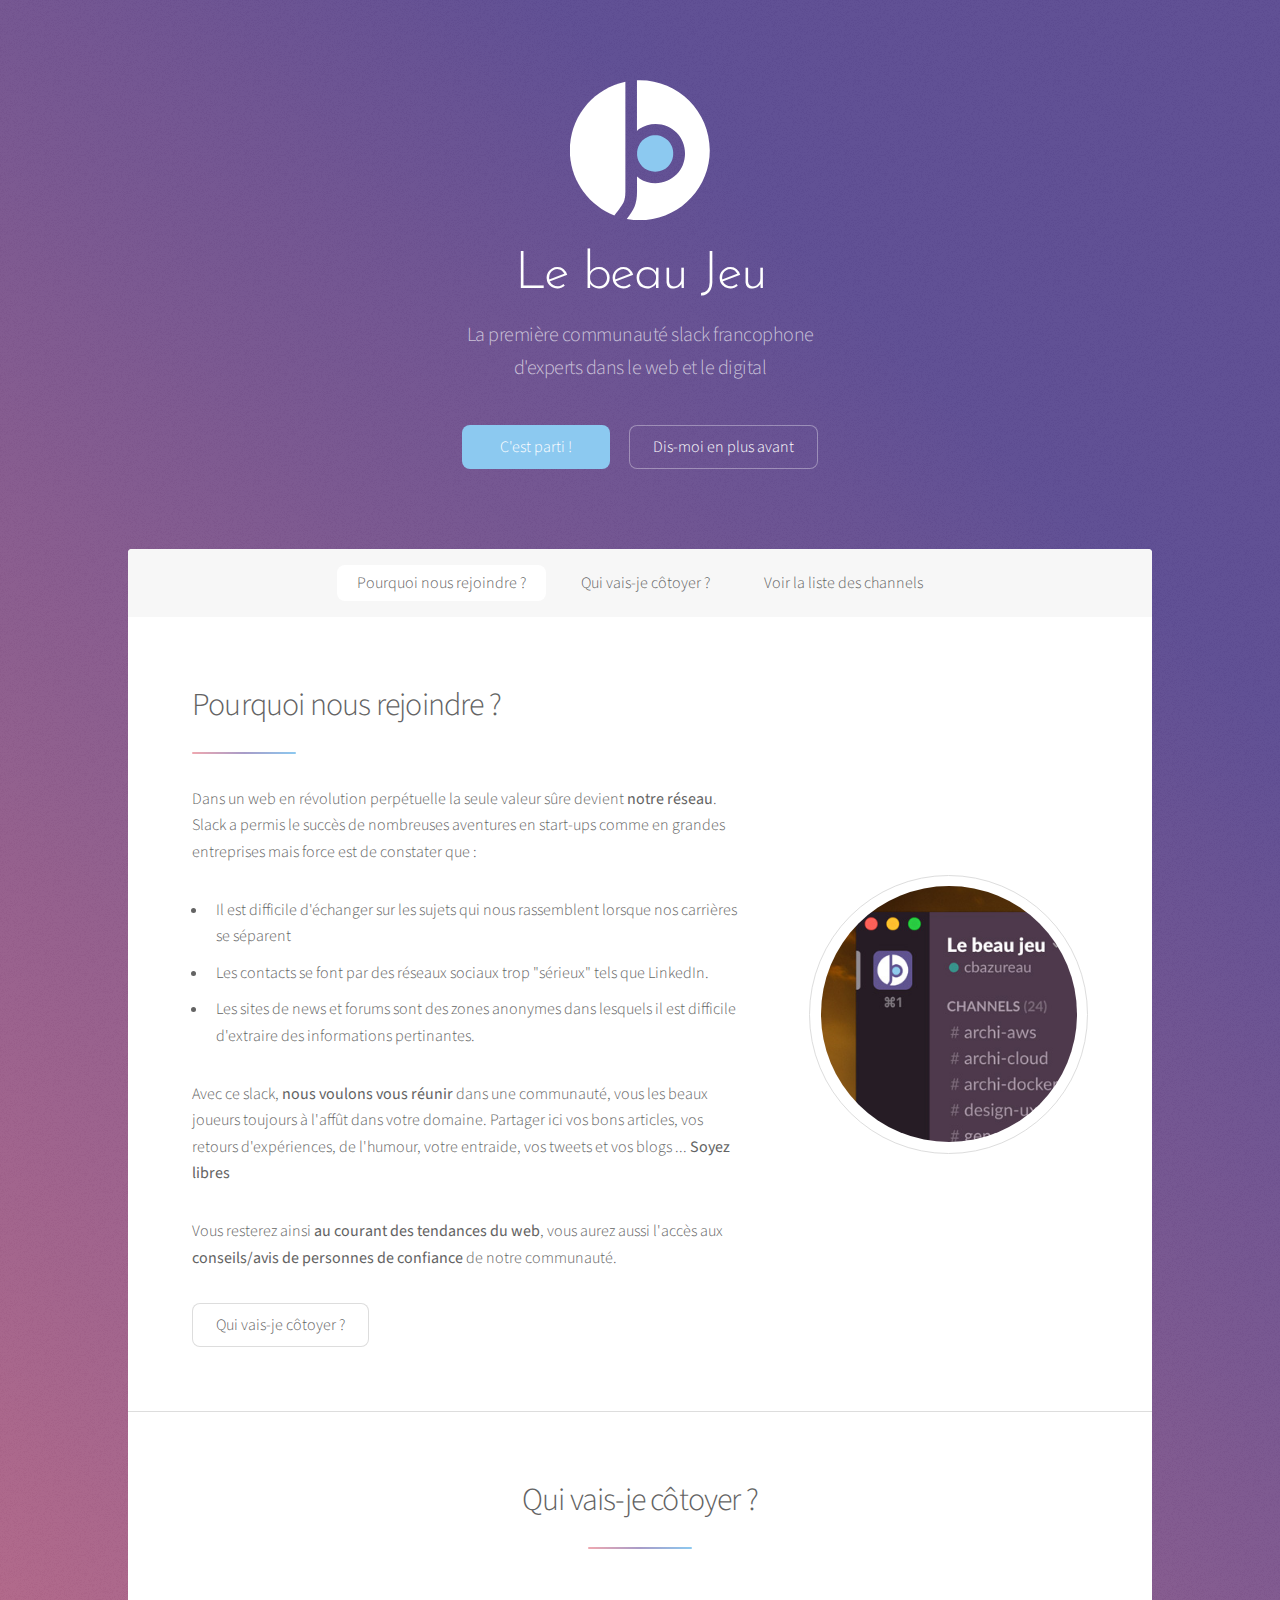
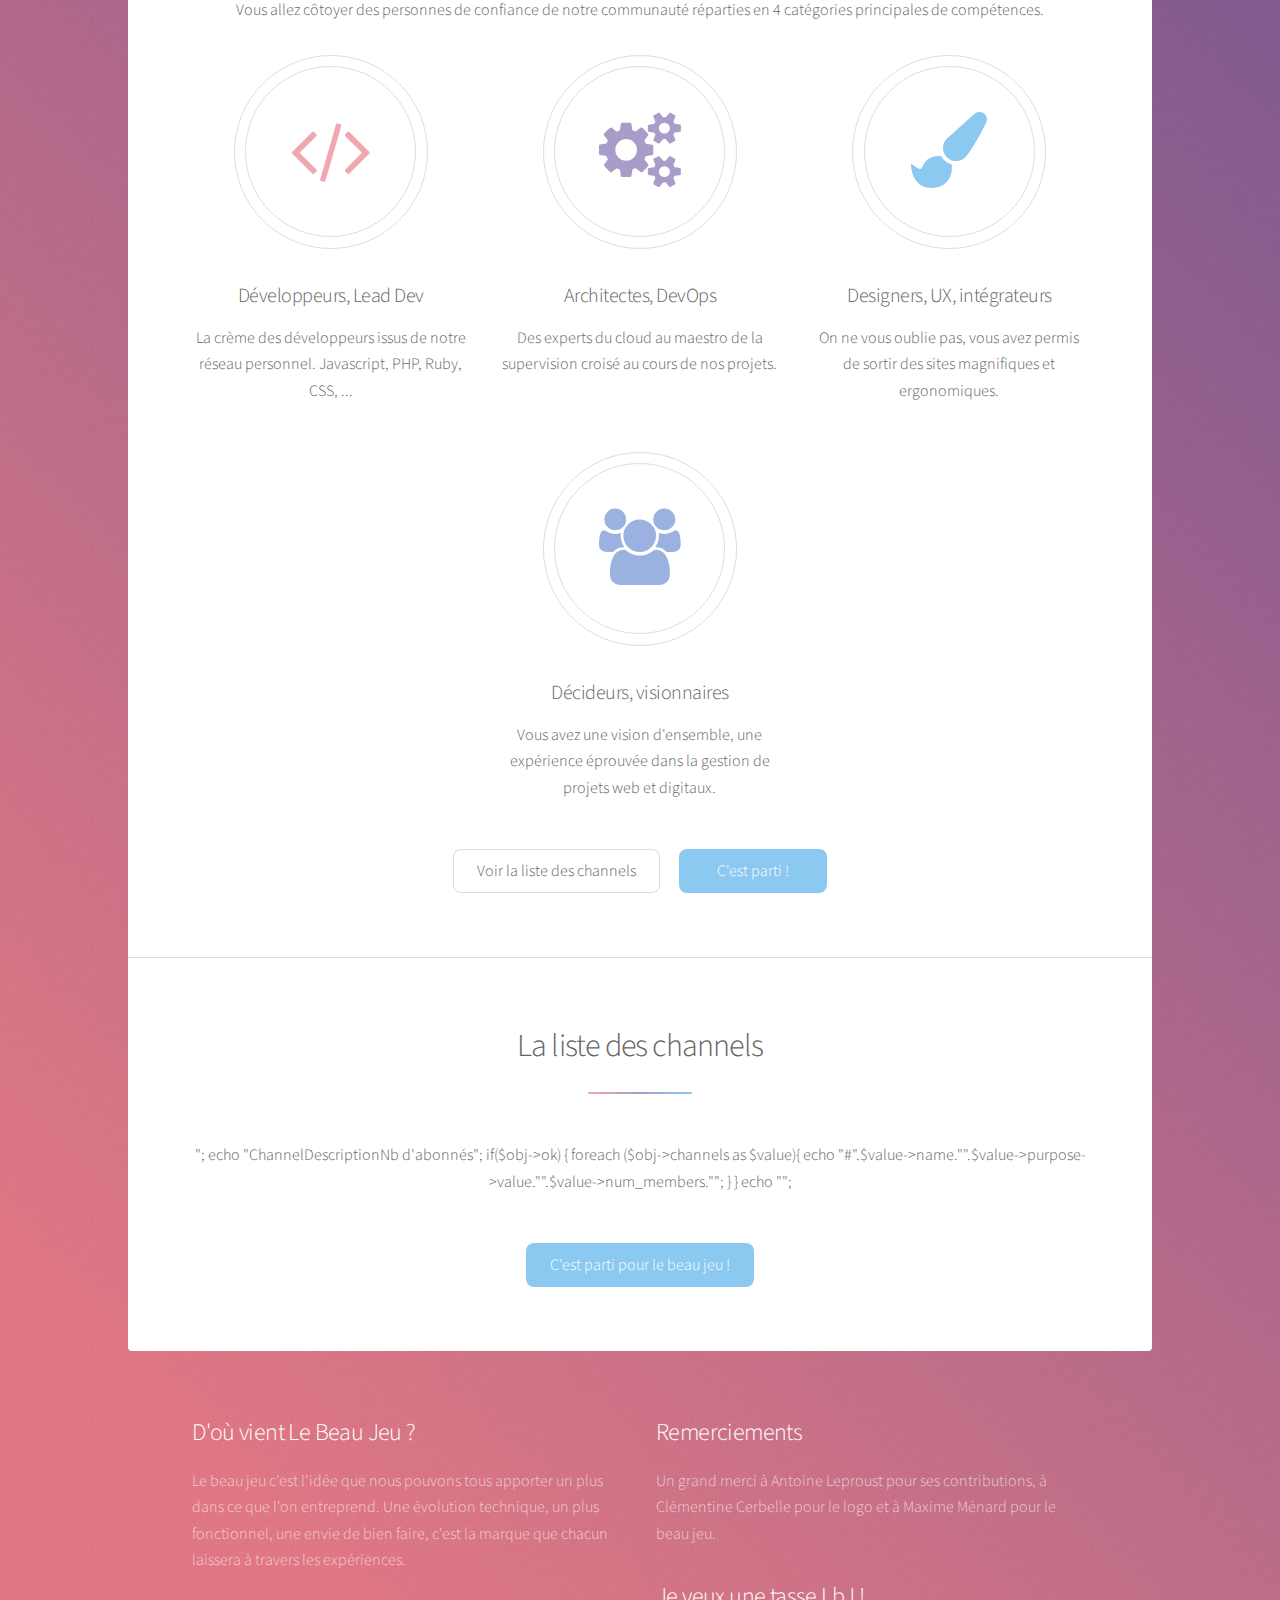
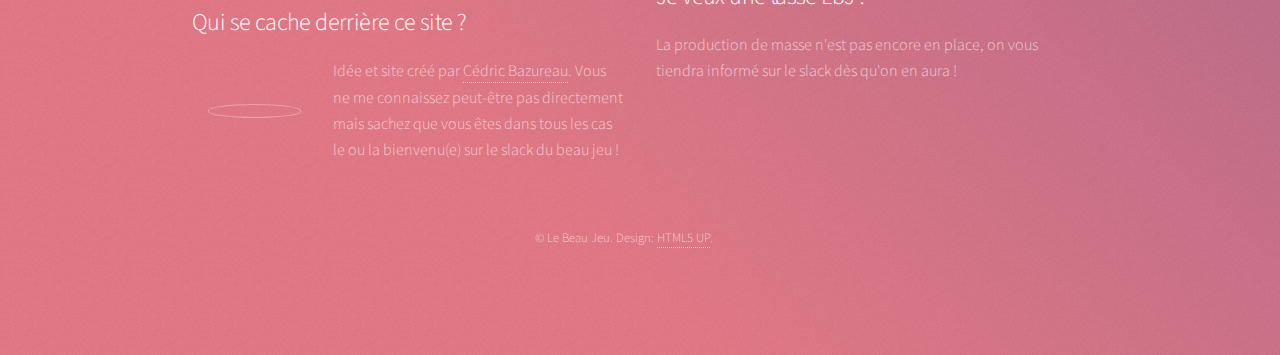
==== index.html @ 765de560 "Fix pic quality" ====
<!DOCTYPE HTML>
<html>

<head>
    <title>Le Beau Jeu</title>
    <meta charset="utf-8" />
    <meta name="viewport" content="width=device-width, initial-scale=1" />
    <!--[if lte IE 8]><script src="assets/js/ie/html5shiv.js"></script><![endif]-->
    <link rel="stylesheet" href="assets/css/main.css" />
    <!--[if lte IE 9]><link rel="stylesheet" href="assets/css/ie9.css" /><![endif]-->
    <!--[if lte IE 8]><link rel="stylesheet" href="assets/css/ie8.css" /><![endif]-->
</head>

<body>

    <!-- Wrapper -->
    <div id="wrapper">

        <!-- Header -->
        <header id="header" class="alt">
            <span class="logo"><img src="images/logo-lbj.svg" /></span>
            <h1>Le beau Jeu</h1>
            <p>La première communauté slack francophone<br /> d'experts dans le web et le digital
                <ul class="actions">
                    <li><a href="https://lebeaujeu.herokuapp.com/" class="button special">C'est parti !</a></li>
                    <li><a href="#why" class="button">Dis-moi en plus avant</a></li>
                </ul>
        </header>

        <!-- Nav -->
        <nav id="nav">
            <ul>
                <li><a href="#why" class="active">Pourquoi nous rejoindre ?</a></li>
                <li><a href="#who">Qui vais-je côtoyer ?</a></li>
                <li><a href="#what">Voir la liste des channels</a></li>
            </ul>
        </nav>

        <!-- Main -->
        <div id="main">

            <!-- Introduction -->
            <section id="why" class="main">
                <div class="spotlight">
                    <div class="content">
                        <header class="major">
                            <h2>Pourquoi nous rejoindre ?</h2>
                        </header>
                        <p>Dans un web en révolution perpétuelle la seule valeur sûre devient <strong>notre réseau</strong>. Slack a permis le succès de nombreuses aventures en start-ups comme en grandes entreprises mais force est de constater que :</p>
                        <ul class="facts">
                            <li>Il est difficile d'échanger sur les sujets qui nous rassemblent lorsque nos carrières se séparent</li>
                            <li>Les contacts se font par des réseaux sociaux trop "sérieux" tels que LinkedIn.</li>
                            <li>Les sites de news et forums sont des zones anonymes dans lesquels il est difficile d'extraire des informations pertinantes.</li>
                        </ul>
                        <p>Avec ce slack, <strong>nous voulons vous réunir</strong> dans une communauté, vous les beaux joueurs toujours à l'affût dans votre domaine. Partager ici vos bons articles, vos retours d'expériences, de l'humour, votre entraide, vos tweets et vos blogs
                            ... <strong>Soyez libres</strong></p>
                        <p>Vous resterez ainsi <strong>au courant des tendances du web</strong>, vous aurez aussi l'accès aux <strong>conseils/avis de personnes de confiance</strong> de notre communauté.</p>
                        <ul class="actions">
                            <li><a href="#who" class="button">Qui vais-je côtoyer ?</a></li>
                        </ul>
                    </div>
                    <span class="image"><img src="images/pic01.jpg" alt="" /></span>
                </div>
            </section>

            <!-- First Section -->
            <section id="who" class="main special">
                <header class="major">
                    <h2>Qui vais-je côtoyer ?</h2>
                </header>
                <p>Vous allez côtoyer des personnes de confiance de notre communauté réparties en 4 catégories principales de compétences.</p>
                <ul class="features">
                    <li>
                        <span class="icon major style1 fa-code"></span>
                        <h3>Développeurs, Lead Dev</h3>
                        <p>La crème des développeurs issus de notre réseau personnel. Javascript, PHP, Ruby, CSS, ...</p>
                    </li>
                    <li>
                        <span class="icon major style3 fa-cogs"></span>
                        <h3>Architectes, DevOps</h3>
                        <p>Des experts du cloud au maestro de la supervision croisé au cours de nos projets.</p>
                    </li>
                    <li>
                        <span class="icon major style5 fa-paint-brush"></span>
                        <h3>Designers, UX, intégrateurs</h3>
                        <p>On ne vous oublie pas, vous avez permis de sortir des sites magnifiques et ergonomiques.</p>
                    </li>
                    <li>
                        <span class="icon major style4 fa-users"></span>
                        <h3>Décideurs, visionnaires</h3>
                        <p>Vous avez une vision d'ensemble, une expérience éprouvée dans la gestion de projets web et digitaux.</p>
                    </li>
                </ul>
                <footer class="major">
                    <ul class="actions">
                        <li><a href="#what" class="button">Voir la liste des channels</a></li>
                        <li><a href="https://lebeaujeu.herokuapp.com/" class="button special">C'est parti !</a></li>
                    </ul>
                </footer>
            </section>

             <!-- First Section -->
            <section id="what" class="main special">
                <header class="major">
                    <h2>La liste des channels</h2>
                </header>
                <div id="channels"></div>
                <footer class="major">
                    <ul class="actions">
                        <li><a href="https://lebeaujeu.herokuapp.com/" class="button special">C'est parti pour le beau jeu !</a></li>
                    </ul>
                </footer>
            </section>
        </div>
        

        <!-- Footer -->
        <footer id="footer">
            <section>
                <h2>D'où vient Le Beau Jeu ?</h2>
                <p>Le beau jeu c'est l'idée que nous pouvons tous apporter un plus dans ce que l'on entreprend. Une évolution technique, un plus fonctionnel, une envie de bien faire, c'est la marque que chacun
                    laissera à travers les expériences.
                </p>
                <h2>Qui se cache derrière ce site ?</h2>
                <div class="spotlight">
                    <div class="content">  
                        <p>Idée et site créé par <a href="https://cedric.bazureau.com">Cédric Bazureau</a>. Vous ne me connaissez peut-être pas directement
                         mais sachez que vous êtes dans tous les cas le ou la bienvenu(e) sur le slack du beau jeu !</p>
                    </div>
                    <span class="image image-small"><img src="https://cedric.bazureau.com/dist/img/identite.png" alt="" /></span>
                </div>
               
            </section>
            <section>
                <h2>Remerciements</h2>
                <p>Un grand merci à Antoine Leproust pour ses contributions, à Clémentine Cerbelle pour le logo et à Maxime Ménard pour le beau jeu.</p>
                <h2>Je veux une tasse LbJ !</h2>
                <p>La production de masse n'est pas encore en place, on vous tiendra informé sur le slack dès qu'on en aura !</p>
            </section>
            <p class="copyright">&copy; Le Beau Jeu. Design: <a href="https://html5up.net">HTML5 UP</a>.</p>
        </footer>

    </div>

    <!-- Scripts -->
    <script src="assets/js/jquery.min.js"></script>
    <script src="assets/js/jquery.scrollex.min.js"></script>
    <script src="assets/js/jquery.scrolly.min.js"></script>
    <script src="assets/js/skel.min.js"></script>
    <script src="assets/js/util.js"></script>
    <!--[if lte IE 8]><script src="assets/js/ie/respond.min.js"></script><![endif]-->
    <script src="assets/js/main.js"></script>
                
</body>

</html>
---- assets/css/main.css ----
@import url(font-awesome.min.css);
@import "https://fonts.googleapis.com/css?family=Source+Sans+Pro:300,400";
@import "https://fonts.googleapis.com/css?family=Josefin+Sans&subset=latin,latin-ext";

/*
	Stellar by HTML5 UP
	html5up.net | @ajlkn
	Free for personal and commercial use under the CCA 3.0 license (html5up.net/license)
*/

/* Reset */

	html, body, div, span, applet, object, iframe, h1, h2, h3, h4, h5, h6, p, blockquote, pre, a, abbr, acronym, address, big, cite, code, del, dfn, em, img, ins, kbd, q, s, samp, small, strike, strong, sub, sup, tt, var, b, u, i, center, dl, dt, dd, ol, ul, li, fieldset, form, label, legend, table, caption, tbody, tfoot, thead, tr, th, td, article, aside, canvas, details, embed, figure, figcaption, footer, header, hgroup, menu, nav, output, ruby, section, summary, time, mark, audio, video {
		margin: 0;
		padding: 0;
		border: 0;
		font-size: 100%;
		font: inherit;
		vertical-align: baseline;
	}

	article, aside, details, figcaption, figure, footer, header, hgroup, menu, nav, section {
		display: block;
	}

	body {
		line-height: 1;
	}

	ol, ul {
		list-style: none;
	}

	blockquote, q {
		quotes: none;
	}

	blockquote:before, blockquote:after, q:before, q:after {
		content: '';
		content: none;
	}

	table {
		border-collapse: collapse;
		border-spacing: 0;
	}

	body {
		-webkit-text-size-adjust: none;
	}

/* Box Model */

	*, *:before, *:after {
		-moz-box-sizing: border-box;
		-webkit-box-sizing: border-box;
		box-sizing: border-box;
	}

/* Grid */

	.row {
		border-bottom: solid 1px transparent;
		-moz-box-sizing: border-box;
		-webkit-box-sizing: border-box;
		box-sizing: border-box;
	}

	.row > * {
		float: left;
		-moz-box-sizing: border-box;
		-webkit-box-sizing: border-box;
		box-sizing: border-box;
	}

	.row:after, .row:before {
		content: '';
		display: block;
		clear: both;
		height: 0;
	}

	.row.uniform > * > :first-child {
		margin-top: 0;
	}

	.row.uniform > * > :last-child {
		margin-bottom: 0;
	}

	.row.\30 \25 > * {
		padding: 0 0 0 0em;
	}

	.row.\30 \25 {
		margin: 0 0 -1px 0em;
	}

	.row.uniform.\30 \25 > * {
		padding: 0em 0 0 0em;
	}

	.row.uniform.\30 \25 {
		margin: 0em 0 -1px 0em;
	}

	.row > * {
		padding: 0 0 0 1.5em;
	}

	.row {
		margin: 0 0 -1px -1.5em;
	}

	.row.uniform > * {
		padding: 1.5em 0 0 1.5em;
	}

	.row.uniform {
		margin: -1.5em 0 -1px -1.5em;
	}

	.row.\32 00\25 > * {
		padding: 0 0 0 3em;
	}

	.row.\32 00\25 {
		margin: 0 0 -1px -3em;
	}

	.row.uniform.\32 00\25 > * {
		padding: 3em 0 0 3em;
	}

	.row.uniform.\32 00\25 {
		margin: -3em 0 -1px -3em;
	}

	.row.\31 50\25 > * {
		padding: 0 0 0 2.25em;
	}

	.row.\31 50\25 {
		margin: 0 0 -1px -2.25em;
	}

	.row.uniform.\31 50\25 > * {
		padding: 2.25em 0 0 2.25em;
	}

	.row.uniform.\31 50\25 {
		margin: -2.25em 0 -1px -2.25em;
	}

	.row.\35 0\25 > * {
		padding: 0 0 0 0.75em;
	}

	.row.\35 0\25 {
		margin: 0 0 -1px -0.75em;
	}

	.row.uniform.\35 0\25 > * {
		padding: 0.75em 0 0 0.75em;
	}

	.row.uniform.\35 0\25 {
		margin: -0.75em 0 -1px -0.75em;
	}

	.row.\32 5\25 > * {
		padding: 0 0 0 0.375em;
	}

	.row.\32 5\25 {
		margin: 0 0 -1px -0.375em;
	}

	.row.uniform.\32 5\25 > * {
		padding: 0.375em 0 0 0.375em;
	}

	.row.uniform.\32 5\25 {
		margin: -0.375em 0 -1px -0.375em;
	}

	.\31 2u, .\31 2u\24 {
		width: 100%;
		clear: none;
		margin-left: 0;
	}

	.\31 1u, .\31 1u\24 {
		width: 91.6666666667%;
		clear: none;
		margin-left: 0;
	}

	.\31 0u, .\31 0u\24 {
		width: 83.3333333333%;
		clear: none;
		margin-left: 0;
	}

	.\39 u, .\39 u\24 {
		width: 75%;
		clear: none;
		margin-left: 0;
	}

	.\38 u, .\38 u\24 {
		width: 66.6666666667%;
		clear: none;
		margin-left: 0;
	}

	.\37 u, .\37 u\24 {
		width: 58.3333333333%;
		clear: none;
		margin-left: 0;
	}

	.\36 u, .\36 u\24 {
		width: 50%;
		clear: none;
		margin-left: 0;
	}

	.\35 u, .\35 u\24 {
		width: 41.6666666667%;
		clear: none;
		margin-left: 0;
	}

	.\34 u, .\34 u\24 {
		width: 33.3333333333%;
		clear: none;
		margin-left: 0;
	}

	.\33 u, .\33 u\24 {
		width: 25%;
		clear: none;
		margin-left: 0;
	}

	.\32 u, .\32 u\24 {
		width: 16.6666666667%;
		clear: none;
		margin-left: 0;
	}

	.\31 u, .\31 u\24 {
		width: 8.3333333333%;
		clear: none;
		margin-left: 0;
	}

	.\31 2u\24 + *,
	.\31 1u\24 + *,
	.\31 0u\24 + *,
	.\39 u\24 + *,
	.\38 u\24 + *,
	.\37 u\24 + *,
	.\36 u\24 + *,
	.\35 u\24 + *,
	.\34 u\24 + *,
	.\33 u\24 + *,
	.\32 u\24 + *,
	.\31 u\24 + * {
		clear: left;
	}

	.\-11u {
		margin-left: 91.66667%;
	}

	.\-10u {
		margin-left: 83.33333%;
	}

	.\-9u {
		margin-left: 75%;
	}

	.\-8u {
		margin-left: 66.66667%;
	}

	.\-7u {
		margin-left: 58.33333%;
	}

	.\-6u {
		margin-left: 50%;
	}

	.\-5u {
		margin-left: 41.66667%;
	}

	.\-4u {
		margin-left: 33.33333%;
	}

	.\-3u {
		margin-left: 25%;
	}

	.\-2u {
		margin-left: 16.66667%;
	}

	.\-1u {
		margin-left: 8.33333%;
	}

	@media screen and (max-width: 1680px) {

		.row > * {
			padding: 0 0 0 1.5em;
		}

		.row {
			margin: 0 0 -1px -1.5em;
		}

		.row.uniform > * {
			padding: 1.5em 0 0 1.5em;
		}

		.row.uniform {
			margin: -1.5em 0 -1px -1.5em;
		}

		.row.\32 00\25 > * {
			padding: 0 0 0 3em;
		}

		.row.\32 00\25 {
			margin: 0 0 -1px -3em;
		}

		.row.uniform.\32 00\25 > * {
			padding: 3em 0 0 3em;
		}

		.row.uniform.\32 00\25 {
			margin: -3em 0 -1px -3em;
		}

		.row.\31 50\25 > * {
			padding: 0 0 0 2.25em;
		}

		.row.\31 50\25 {
			margin: 0 0 -1px -2.25em;
		}

		.row.uniform.\31 50\25 > * {
			padding: 2.25em 0 0 2.25em;
		}

		.row.uniform.\31 50\25 {
			margin: -2.25em 0 -1px -2.25em;
		}

		.row.\35 0\25 > * {
			padding: 0 0 0 0.75em;
		}

		.row.\35 0\25 {
			margin: 0 0 -1px -0.75em;
		}

		.row.uniform.\35 0\25 > * {
			padding: 0.75em 0 0 0.75em;
		}

		.row.uniform.\35 0\25 {
			margin: -0.75em 0 -1px -0.75em;
		}

		.row.\32 5\25 > * {
			padding: 0 0 0 0.375em;
		}

		.row.\32 5\25 {
			margin: 0 0 -1px -0.375em;
		}

		.row.uniform.\32 5\25 > * {
			padding: 0.375em 0 0 0.375em;
		}

		.row.uniform.\32 5\25 {
			margin: -0.375em 0 -1px -0.375em;
		}

		.\31 2u\28xlarge\29, .\31 2u\24\28xlarge\29 {
			width: 100%;
			clear: none;
			margin-left: 0;
		}

		.\31 1u\28xlarge\29, .\31 1u\24\28xlarge\29 {
			width: 91.6666666667%;
			clear: none;
			margin-left: 0;
		}

		.\31 0u\28xlarge\29, .\31 0u\24\28xlarge\29 {
			width: 83.3333333333%;
			clear: none;
			margin-left: 0;
		}

		.\39 u\28xlarge\29, .\39 u\24\28xlarge\29 {
			width: 75%;
			clear: none;
			margin-left: 0;
		}

		.\38 u\28xlarge\29, .\38 u\24\28xlarge\29 {
			width: 66.6666666667%;
			clear: none;
			margin-left: 0;
		}

		.\37 u\28xlarge\29, .\37 u\24\28xlarge\29 {
			width: 58.3333333333%;
			clear: none;
			margin-left: 0;
		}

		.\36 u\28xlarge\29, .\36 u\24\28xlarge\29 {
			width: 50%;
			clear: none;
			margin-left: 0;
		}

		.\35 u\28xlarge\29, .\35 u\24\28xlarge\29 {
			width: 41.6666666667%;
			clear: none;
			margin-left: 0;
		}

		.\34 u\28xlarge\29, .\34 u\24\28xlarge\29 {
			width: 33.3333333333%;
			clear: none;
			margin-left: 0;
		}

		.\33 u\28xlarge\29, .\33 u\24\28xlarge\29 {
			width: 25%;
			clear: none;
			margin-left: 0;
		}

		.\32 u\28xlarge\29, .\32 u\24\28xlarge\29 {
			width: 16.6666666667%;
			clear: none;
			margin-left: 0;
		}

		.\31 u\28xlarge\29, .\31 u\24\28xlarge\29 {
			width: 8.3333333333%;
			clear: none;
			margin-left: 0;
		}

		.\31 2u\24\28xlarge\29 + *,
		.\31 1u\24\28xlarge\29 + *,
		.\31 0u\24\28xlarge\29 + *,
		.\39 u\24\28xlarge\29 + *,
		.\38 u\24\28xlarge\29 + *,
		.\37 u\24\28xlarge\29 + *,
		.\36 u\24\28xlarge\29 + *,
		.\35 u\24\28xlarge\29 + *,
		.\34 u\24\28xlarge\29 + *,
		.\33 u\24\28xlarge\29 + *,
		.\32 u\24\28xlarge\29 + *,
		.\31 u\24\28xlarge\29 + * {
			clear: left;
		}

		.\-11u\28xlarge\29 {
			margin-left: 91.66667%;
		}

		.\-10u\28xlarge\29 {
			margin-left: 83.33333%;
		}

		.\-9u\28xlarge\29 {
			margin-left: 75%;
		}

		.\-8u\28xlarge\29 {
			margin-left: 66.66667%;
		}

		.\-7u\28xlarge\29 {
			margin-left: 58.33333%;
		}

		.\-6u\28xlarge\29 {
			margin-left: 50%;
		}

		.\-5u\28xlarge\29 {
			margin-left: 41.66667%;
		}

		.\-4u\28xlarge\29 {
			margin-left: 33.33333%;
		}

		.\-3u\28xlarge\29 {
			margin-left: 25%;
		}

		.\-2u\28xlarge\29 {
			margin-left: 16.66667%;
		}

		.\-1u\28xlarge\29 {
			margin-left: 8.33333%;
		}

	}

	@media screen and (max-width: 1280px) {

		.row > * {
			padding: 0 0 0 1.5em;
		}

		.row {
			margin: 0 0 -1px -1.5em;
		}

		.row.uniform > * {
			padding: 1.5em 0 0 1.5em;
		}

		.row.uniform {
			margin: -1.5em 0 -1px -1.5em;
		}

		.row.\32 00\25 > * {
			padding: 0 0 0 3em;
		}

		.row.\32 00\25 {
			margin: 0 0 -1px -3em;
		}

		.row.uniform.\32 00\25 > * {
			padding: 3em 0 0 3em;
		}

		.row.uniform.\32 00\25 {
			margin: -3em 0 -1px -3em;
		}

		.row.\31 50\25 > * {
			padding: 0 0 0 2.25em;
		}

		.row.\31 50\25 {
			margin: 0 0 -1px -2.25em;
		}

		.row.uniform.\31 50\25 > * {
			padding: 2.25em 0 0 2.25em;
		}

		.row.uniform.\31 50\25 {
			margin: -2.25em 0 -1px -2.25em;
		}

		.row.\35 0\25 > * {
			padding: 0 0 0 0.75em;
		}

		.row.\35 0\25 {
			margin: 0 0 -1px -0.75em;
		}

		.row.uniform.\35 0\25 > * {
			padding: 0.75em 0 0 0.75em;
		}

		.row.uniform.\35 0\25 {
			margin: -0.75em 0 -1px -0.75em;
		}

		.row.\32 5\25 > * {
			padding: 0 0 0 0.375em;
		}

		.row.\32 5\25 {
			margin: 0 0 -1px -0.375em;
		}

		.row.uniform.\32 5\25 > * {
			padding: 0.375em 0 0 0.375em;
		}

		.row.uniform.\32 5\25 {
			margin: -0.375em 0 -1px -0.375em;
		}

		.\31 2u\28large\29, .\31 2u\24\28large\29 {
			width: 100%;
			clear: none;
			margin-left: 0;
		}

		.\31 1u\28large\29, .\31 1u\24\28large\29 {
			width: 91.6666666667%;
			clear: none;
			margin-left: 0;
		}

		.\31 0u\28large\29, .\31 0u\24\28large\29 {
			width: 83.3333333333%;
			clear: none;
			margin-left: 0;
		}

		.\39 u\28large\29, .\39 u\24\28large\29 {
			width: 75%;
			clear: none;
			margin-left: 0;
		}

		.\38 u\28large\29, .\38 u\24\28large\29 {
			width: 66.6666666667%;
			clear: none;
			margin-left: 0;
		}

		.\37 u\28large\29, .\37 u\24\28large\29 {
			width: 58.3333333333%;
			clear: none;
			margin-left: 0;
		}

		.\36 u\28large\29, .\36 u\24\28large\29 {
			width: 50%;
			clear: none;
			margin-left: 0;
		}

		.\35 u\28large\29, .\35 u\24\28large\29 {
			width: 41.6666666667%;
			clear: none;
			margin-left: 0;
		}

		.\34 u\28large\29, .\34 u\24\28large\29 {
			width: 33.3333333333%;
			clear: none;
			margin-left: 0;
		}

		.\33 u\28large\29, .\33 u\24\28large\29 {
			width: 25%;
			clear: none;
			margin-left: 0;
		}

		.\32 u\28large\29, .\32 u\24\28large\29 {
			width: 16.6666666667%;
			clear: none;
			margin-left: 0;
		}

		.\31 u\28large\29, .\31 u\24\28large\29 {
			width: 8.3333333333%;
			clear: none;
			margin-left: 0;
		}

		.\31 2u\24\28large\29 + *,
		.\31 1u\24\28large\29 + *,
		.\31 0u\24\28large\29 + *,
		.\39 u\24\28large\29 + *,
		.\38 u\24\28large\29 + *,
		.\37 u\24\28large\29 + *,
		.\36 u\24\28large\29 + *,
		.\35 u\24\28large\29 + *,
		.\34 u\24\28large\29 + *,
		.\33 u\24\28large\29 + *,
		.\32 u\24\28large\29 + *,
		.\31 u\24\28large\29 + * {
			clear: left;
		}

		.\-11u\28large\29 {
			margin-left: 91.66667%;
		}

		.\-10u\28large\29 {
			margin-left: 83.33333%;
		}

		.\-9u\28large\29 {
			margin-left: 75%;
		}

		.\-8u\28large\29 {
			margin-left: 66.66667%;
		}

		.\-7u\28large\29 {
			margin-left: 58.33333%;
		}

		.\-6u\28large\29 {
			margin-left: 50%;
		}

		.\-5u\28large\29 {
			margin-left: 41.66667%;
		}

		.\-4u\28large\29 {
			margin-left: 33.33333%;
		}

		.\-3u\28large\29 {
			margin-left: 25%;
		}

		.\-2u\28large\29 {
			margin-left: 16.66667%;
		}

		.\-1u\28large\29 {
			margin-left: 8.33333%;
		}

	}

	@media screen and (max-width: 980px) {

		.row > * {
			padding: 0 0 0 1.5em;
		}

		.row {
			margin: 0 0 -1px -1.5em;
		}

		.row.uniform > * {
			padding: 1.5em 0 0 1.5em;
		}

		.row.uniform {
			margin: -1.5em 0 -1px -1.5em;
		}

		.row.\32 00\25 > * {
			padding: 0 0 0 3em;
		}

		.row.\32 00\25 {
			margin: 0 0 -1px -3em;
		}

		.row.uniform.\32 00\25 > * {
			padding: 3em 0 0 3em;
		}

		.row.uniform.\32 00\25 {
			margin: -3em 0 -1px -3em;
		}

		.row.\31 50\25 > * {
			padding: 0 0 0 2.25em;
		}

		.row.\31 50\25 {
			margin: 0 0 -1px -2.25em;
		}

		.row.uniform.\31 50\25 > * {
			padding: 2.25em 0 0 2.25em;
		}

		.row.uniform.\31 50\25 {
			margin: -2.25em 0 -1px -2.25em;
		}

		.row.\35 0\25 > * {
			padding: 0 0 0 0.75em;
		}

		.row.\35 0\25 {
			margin: 0 0 -1px -0.75em;
		}

		.row.uniform.\35 0\25 > * {
			padding: 0.75em 0 0 0.75em;
		}

		.row.uniform.\35 0\25 {
			margin: -0.75em 0 -1px -0.75em;
		}

		.row.\32 5\25 > * {
			padding: 0 0 0 0.375em;
		}

		.row.\32 5\25 {
			margin: 0 0 -1px -0.375em;
		}

		.row.uniform.\32 5\25 > * {
			padding: 0.375em 0 0 0.375em;
		}

		.row.uniform.\32 5\25 {
			margin: -0.375em 0 -1px -0.375em;
		}

		.\31 2u\28medium\29, .\31 2u\24\28medium\29 {
			width: 100%;
			clear: none;
			margin-left: 0;
		}

		.\31 1u\28medium\29, .\31 1u\24\28medium\29 {
			width: 91.6666666667%;
			clear: none;
			margin-left: 0;
		}

		.\31 0u\28medium\29, .\31 0u\24\28medium\29 {
			width: 83.3333333333%;
			clear: none;
			margin-left: 0;
		}

		.\39 u\28medium\29, .\39 u\24\28medium\29 {
			width: 75%;
			clear: none;
			margin-left: 0;
		}

		.\38 u\28medium\29, .\38 u\24\28medium\29 {
			width: 66.6666666667%;
			clear: none;
			margin-left: 0;
		}

		.\37 u\28medium\29, .\37 u\24\28medium\29 {
			width: 58.3333333333%;
			clear: none;
			margin-left: 0;
		}

		.\36 u\28medium\29, .\36 u\24\28medium\29 {
			width: 50%;
			clear: none;
			margin-left: 0;
		}

		.\35 u\28medium\29, .\35 u\24\28medium\29 {
			width: 41.6666666667%;
			clear: none;
			margin-left: 0;
		}

		.\34 u\28medium\29, .\34 u\24\28medium\29 {
			width: 33.3333333333%;
			clear: none;
			margin-left: 0;
		}

		.\33 u\28medium\29, .\33 u\24\28medium\29 {
			width: 25%;
			clear: none;
			margin-left: 0;
		}

		.\32 u\28medium\29, .\32 u\24\28medium\29 {
			width: 16.6666666667%;
			clear: none;
			margin-left: 0;
		}

		.\31 u\28medium\29, .\31 u\24\28medium\29 {
			width: 8.3333333333%;
			clear: none;
			margin-left: 0;
		}

		.\31 2u\24\28medium\29 + *,
		.\31 1u\24\28medium\29 + *,
		.\31 0u\24\28medium\29 + *,
		.\39 u\24\28medium\29 + *,
		.\38 u\24\28medium\29 + *,
		.\37 u\24\28medium\29 + *,
		.\36 u\24\28medium\29 + *,
		.\35 u\24\28medium\29 + *,
		.\34 u\24\28medium\29 + *,
		.\33 u\24\28medium\29 + *,
		.\32 u\24\28medium\29 + *,
		.\31 u\24\28medium\29 + * {
			clear: left;
		}

		.\-11u\28medium\29 {
			margin-left: 91.66667%;
		}

		.\-10u\28medium\29 {
			margin-left: 83.33333%;
		}

		.\-9u\28medium\29 {
			margin-left: 75%;
		}

		.\-8u\28medium\29 {
			margin-left: 66.66667%;
		}

		.\-7u\28medium\29 {
			margin-left: 58.33333%;
		}

		.\-6u\28medium\29 {
			margin-left: 50%;
		}

		.\-5u\28medium\29 {
			margin-left: 41.66667%;
		}

		.\-4u\28medium\29 {
			margin-left: 33.33333%;
		}

		.\-3u\28medium\29 {
			margin-left: 25%;
		}

		.\-2u\28medium\29 {
			margin-left: 16.66667%;
		}

		.\-1u\28medium\29 {
			margin-left: 8.33333%;
		}

	}

	@media screen and (max-width: 736px) {

		.row > * {
			padding: 0 0 0 1em;
		}

		.row {
			margin: 0 0 -1px -1em;
		}

		.row.uniform > * {
			padding: 1em 0 0 1em;
		}

		.row.uniform {
			margin: -1em 0 -1px -1em;
		}

		.row.\32 00\25 > * {
			padding: 0 0 0 2em;
		}

		.row.\32 00\25 {
			margin: 0 0 -1px -2em;
		}

		.row.uniform.\32 00\25 > * {
			padding: 2em 0 0 2em;
		}

		.row.uniform.\32 00\25 {
			margin: -2em 0 -1px -2em;
		}

		.row.\31 50\25 > * {
			padding: 0 0 0 1.5em;
		}

		.row.\31 50\25 {
			margin: 0 0 -1px -1.5em;
		}

		.row.uniform.\31 50\25 > * {
			padding: 1.5em 0 0 1.5em;
		}

		.row.uniform.\31 50\25 {
			margin: -1.5em 0 -1px -1.5em;
		}

		.row.\35 0\25 > * {
			padding: 0 0 0 0.5em;
		}

		.row.\35 0\25 {
			margin: 0 0 -1px -0.5em;
		}

		.row.uniform.\35 0\25 > * {
			padding: 0.5em 0 0 0.5em;
		}

		.row.uniform.\35 0\25 {
			margin: -0.5em 0 -1px -0.5em;
		}

		.row.\32 5\25 > * {
			padding: 0 0 0 0.25em;
		}

		.row.\32 5\25 {
			margin: 0 0 -1px -0.25em;
		}

		.row.uniform.\32 5\25 > * {
			padding: 0.25em 0 0 0.25em;
		}

		.row.uniform.\32 5\25 {
			margin: -0.25em 0 -1px -0.25em;
		}

		.\31 2u\28small\29, .\31 2u\24\28small\29 {
			width: 100%;
			clear: none;
			margin-left: 0;
		}

		.\31 1u\28small\29, .\31 1u\24\28small\29 {
			width: 91.6666666667%;
			clear: none;
			margin-left: 0;
		}

		.\31 0u\28small\29, .\31 0u\24\28small\29 {
			width: 83.3333333333%;
			clear: none;
			margin-left: 0;
		}

		.\39 u\28small\29, .\39 u\24\28small\29 {
			width: 75%;
			clear: none;
			margin-left: 0;
		}

		.\38 u\28small\29, .\38 u\24\28small\29 {
			width: 66.6666666667%;
			clear: none;
			margin-left: 0;
		}

		.\37 u\28small\29, .\37 u\24\28small\29 {
			width: 58.3333333333%;
			clear: none;
			margin-left: 0;
		}

		.\36 u\28small\29, .\36 u\24\28small\29 {
			width: 50%;
			clear: none;
			margin-left: 0;
		}

		.\35 u\28small\29, .\35 u\24\28small\29 {
			width: 41.6666666667%;
			clear: none;
			margin-left: 0;
		}

		.\34 u\28small\29, .\34 u\24\28small\29 {
			width: 33.3333333333%;
			clear: none;
			margin-left: 0;
		}

		.\33 u\28small\29, .\33 u\24\28small\29 {
			width: 25%;
			clear: none;
			margin-left: 0;
		}

		.\32 u\28small\29, .\32 u\24\28small\29 {
			width: 16.6666666667%;
			clear: none;
			margin-left: 0;
		}

		.\31 u\28small\29, .\31 u\24\28small\29 {
			width: 8.3333333333%;
			clear: none;
			margin-left: 0;
		}

		.\31 2u\24\28small\29 + *,
		.\31 1u\24\28small\29 + *,
		.\31 0u\24\28small\29 + *,
		.\39 u\24\28small\29 + *,
		.\38 u\24\28small\29 + *,
		.\37 u\24\28small\29 + *,
		.\36 u\24\28small\29 + *,
		.\35 u\24\28small\29 + *,
		.\34 u\24\28small\29 + *,
		.\33 u\24\28small\29 + *,
		.\32 u\24\28small\29 + *,
		.\31 u\24\28small\29 + * {
			clear: left;
		}

		.\-11u\28small\29 {
			margin-left: 91.66667%;
		}

		.\-10u\28small\29 {
			margin-left: 83.33333%;
		}

		.\-9u\28small\29 {
			margin-left: 75%;
		}

		.\-8u\28small\29 {
			margin-left: 66.66667%;
		}

		.\-7u\28small\29 {
			margin-left: 58.33333%;
		}

		.\-6u\28small\29 {
			margin-left: 50%;
		}

		.\-5u\28small\29 {
			margin-left: 41.66667%;
		}

		.\-4u\28small\29 {
			margin-left: 33.33333%;
		}

		.\-3u\28small\29 {
			margin-left: 25%;
		}

		.\-2u\28small\29 {
			margin-left: 16.66667%;
		}

		.\-1u\28small\29 {
			margin-left: 8.33333%;
		}

	}

	@media screen and (max-width: 480px) {

		.row > * {
			padding: 0 0 0 1em;
		}

		.row {
			margin: 0 0 -1px -1em;
		}

		.row.uniform > * {
			padding: 1em 0 0 1em;
		}

		.row.uniform {
			margin: -1em 0 -1px -1em;
		}

		.row.\32 00\25 > * {
			padding: 0 0 0 2em;
		}

		.row.\32 00\25 {
			margin: 0 0 -1px -2em;
		}

		.row.uniform.\32 00\25 > * {
			padding: 2em 0 0 2em;
		}

		.row.uniform.\32 00\25 {
			margin: -2em 0 -1px -2em;
		}

		.row.\31 50\25 > * {
			padding: 0 0 0 1.5em;
		}

		.row.\31 50\25 {
			margin: 0 0 -1px -1.5em;
		}

		.row.uniform.\31 50\25 > * {
			padding: 1.5em 0 0 1.5em;
		}

		.row.uniform.\31 50\25 {
			margin: -1.5em 0 -1px -1.5em;
		}

		.row.\35 0\25 > * {
			padding: 0 0 0 0.5em;
		}

		.row.\35 0\25 {
			margin: 0 0 -1px -0.5em;
		}

		.row.uniform.\35 0\25 > * {
			padding: 0.5em 0 0 0.5em;
		}

		.row.uniform.\35 0\25 {
			margin: -0.5em 0 -1px -0.5em;
		}

		.row.\32 5\25 > * {
			padding: 0 0 0 0.25em;
		}

		.row.\32 5\25 {
			margin: 0 0 -1px -0.25em;
		}

		.row.uniform.\32 5\25 > * {
			padding: 0.25em 0 0 0.25em;
		}

		.row.uniform.\32 5\25 {
			margin: -0.25em 0 -1px -0.25em;
		}

		.\31 2u\28xsmall\29, .\31 2u\24\28xsmall\29 {
			width: 100%;
			clear: none;
			margin-left: 0;
		}

		.\31 1u\28xsmall\29, .\31 1u\24\28xsmall\29 {
			width: 91.6666666667%;
			clear: none;
			margin-left: 0;
		}

		.\31 0u\28xsmall\29, .\31 0u\24\28xsmall\29 {
			width: 83.3333333333%;
			clear: none;
			margin-left: 0;
		}

		.\39 u\28xsmall\29, .\39 u\24\28xsmall\29 {
			width: 75%;
			clear: none;
			margin-left: 0;
		}

		.\38 u\28xsmall\29, .\38 u\24\28xsmall\29 {
			width: 66.6666666667%;
			clear: none;
			margin-left: 0;
		}

		.\37 u\28xsmall\29, .\37 u\24\28xsmall\29 {
			width: 58.3333333333%;
			clear: none;
			margin-left: 0;
		}

		.\36 u\28xsmall\29, .\36 u\24\28xsmall\29 {
			width: 50%;
			clear: none;
			margin-left: 0;
		}

		.\35 u\28xsmall\29, .\35 u\24\28xsmall\29 {
			width: 41.6666666667%;
			clear: none;
			margin-left: 0;
		}

		.\34 u\28xsmall\29, .\34 u\24\28xsmall\29 {
			width: 33.3333333333%;
			clear: none;
			margin-left: 0;
		}

		.\33 u\28xsmall\29, .\33 u\24\28xsmall\29 {
			width: 25%;
			clear: none;
			margin-left: 0;
		}

		.\32 u\28xsmall\29, .\32 u\24\28xsmall\29 {
			width: 16.6666666667%;
			clear: none;
			margin-left: 0;
		}

		.\31 u\28xsmall\29, .\31 u\24\28xsmall\29 {
			width: 8.3333333333%;
			clear: none;
			margin-left: 0;
		}

		.\31 2u\24\28xsmall\29 + *,
		.\31 1u\24\28xsmall\29 + *,
		.\31 0u\24\28xsmall\29 + *,
		.\39 u\24\28xsmall\29 + *,
		.\38 u\24\28xsmall\29 + *,
		.\37 u\24\28xsmall\29 + *,
		.\36 u\24\28xsmall\29 + *,
		.\35 u\24\28xsmall\29 + *,
		.\34 u\24\28xsmall\29 + *,
		.\33 u\24\28xsmall\29 + *,
		.\32 u\24\28xsmall\29 + *,
		.\31 u\24\28xsmall\29 + * {
			clear: left;
		}

		.\-11u\28xsmall\29 {
			margin-left: 91.66667%;
		}

		.\-10u\28xsmall\29 {
			margin-left: 83.33333%;
		}

		.\-9u\28xsmall\29 {
			margin-left: 75%;
		}

		.\-8u\28xsmall\29 {
			margin-left: 66.66667%;
		}

		.\-7u\28xsmall\29 {
			margin-left: 58.33333%;
		}

		.\-6u\28xsmall\29 {
			margin-left: 50%;
		}

		.\-5u\28xsmall\29 {
			margin-left: 41.66667%;
		}

		.\-4u\28xsmall\29 {
			margin-left: 33.33333%;
		}

		.\-3u\28xsmall\29 {
			margin-left: 25%;
		}

		.\-2u\28xsmall\29 {
			margin-left: 16.66667%;
		}

		.\-1u\28xsmall\29 {
			margin-left: 8.33333%;
		}

	}

	@media screen and (max-width: 360px) {

		.row > * {
			padding: 0 0 0 1em;
		}

		.row {
			margin: 0 0 -1px -1em;
		}

		.row.uniform > * {
			padding: 1em 0 0 1em;
		}

		.row.uniform {
			margin: -1em 0 -1px -1em;
		}

		.row.\32 00\25 > * {
			padding: 0 0 0 2em;
		}

		.row.\32 00\25 {
			margin: 0 0 -1px -2em;
		}

		.row.uniform.\32 00\25 > * {
			padding: 2em 0 0 2em;
		}

		.row.uniform.\32 00\25 {
			margin: -2em 0 -1px -2em;
		}

		.row.\31 50\25 > * {
			padding: 0 0 0 1.5em;
		}

		.row.\31 50\25 {
			margin: 0 0 -1px -1.5em;
		}

		.row.uniform.\31 50\25 > * {
			padding: 1.5em 0 0 1.5em;
		}

		.row.uniform.\31 50\25 {
			margin: -1.5em 0 -1px -1.5em;
		}

		.row.\35 0\25 > * {
			padding: 0 0 0 0.5em;
		}

		.row.\35 0\25 {
			margin: 0 0 -1px -0.5em;
		}

		.row.uniform.\35 0\25 > * {
			padding: 0.5em 0 0 0.5em;
		}

		.row.uniform.\35 0\25 {
			margin: -0.5em 0 -1px -0.5em;
		}

		.row.\32 5\25 > * {
			padding: 0 0 0 0.25em;
		}

		.row.\32 5\25 {
			margin: 0 0 -1px -0.25em;
		}

		.row.uniform.\32 5\25 > * {
			padding: 0.25em 0 0 0.25em;
		}

		.row.uniform.\32 5\25 {
			margin: -0.25em 0 -1px -0.25em;
		}

		.\31 2u\28xxsmall\29, .\31 2u\24\28xxsmall\29 {
			width: 100%;
			clear: none;
			margin-left: 0;
		}

		.\31 1u\28xxsmall\29, .\31 1u\24\28xxsmall\29 {
			width: 91.6666666667%;
			clear: none;
			margin-left: 0;
		}

		.\31 0u\28xxsmall\29, .\31 0u\24\28xxsmall\29 {
			width: 83.3333333333%;
			clear: none;
			margin-left: 0;
		}

		.\39 u\28xxsmall\29, .\39 u\24\28xxsmall\29 {
			width: 75%;
			clear: none;
			margin-left: 0;
		}

		.\38 u\28xxsmall\29, .\38 u\24\28xxsmall\29 {
			width: 66.6666666667%;
			clear: none;
			margin-left: 0;
		}

		.\37 u\28xxsmall\29, .\37 u\24\28xxsmall\29 {
			width: 58.3333333333%;
			clear: none;
			margin-left: 0;
		}

		.\36 u\28xxsmall\29, .\36 u\24\28xxsmall\29 {
			width: 50%;
			clear: none;
			margin-left: 0;
		}

		.\35 u\28xxsmall\29, .\35 u\24\28xxsmall\29 {
			width: 41.6666666667%;
			clear: none;
			margin-left: 0;
		}

		.\34 u\28xxsmall\29, .\34 u\24\28xxsmall\29 {
			width: 33.3333333333%;
			clear: none;
			margin-left: 0;
		}

		.\33 u\28xxsmall\29, .\33 u\24\28xxsmall\29 {
			width: 25%;
			clear: none;
			margin-left: 0;
		}

		.\32 u\28xxsmall\29, .\32 u\24\28xxsmall\29 {
			width: 16.6666666667%;
			clear: none;
			margin-left: 0;
		}

		.\31 u\28xxsmall\29, .\31 u\24\28xxsmall\29 {
			width: 8.3333333333%;
			clear: none;
			margin-left: 0;
		}

		.\31 2u\24\28xxsmall\29 + *,
		.\31 1u\24\28xxsmall\29 + *,
		.\31 0u\24\28xxsmall\29 + *,
		.\39 u\24\28xxsmall\29 + *,
		.\38 u\24\28xxsmall\29 + *,
		.\37 u\24\28xxsmall\29 + *,
		.\36 u\24\28xxsmall\29 + *,
		.\35 u\24\28xxsmall\29 + *,
		.\34 u\24\28xxsmall\29 + *,
		.\33 u\24\28xxsmall\29 + *,
		.\32 u\24\28xxsmall\29 + *,
		.\31 u\24\28xxsmall\29 + * {
			clear: left;
		}

		.\-11u\28xxsmall\29 {
			margin-left: 91.66667%;
		}

		.\-10u\28xxsmall\29 {
			margin-left: 83.33333%;
		}

		.\-9u\28xxsmall\29 {
			margin-left: 75%;
		}

		.\-8u\28xxsmall\29 {
			margin-left: 66.66667%;
		}

		.\-7u\28xxsmall\29 {
			margin-left: 58.33333%;
		}

		.\-6u\28xxsmall\29 {
			margin-left: 50%;
		}

		.\-5u\28xxsmall\29 {
			margin-left: 41.66667%;
		}

		.\-4u\28xxsmall\29 {
			margin-left: 33.33333%;
		}

		.\-3u\28xxsmall\29 {
			margin-left: 25%;
		}

		.\-2u\28xxsmall\29 {
			margin-left: 16.66667%;
		}

		.\-1u\28xxsmall\29 {
			margin-left: 8.33333%;
		}

	}

/* Basic */

	@-ms-viewport {
		width: device-width;
	}

	body {
		-ms-overflow-style: scrollbar;
	}

	@media screen and (max-width: 480px) {

		html, body {
			min-width: 320px;
		}

	}

	body {
		background-color: #935d8c;
		background-image: url("images/overlay.png"), -moz-linear-gradient(45deg, #e37682 15%, #5f4d93 85%);
		background-image: url("images/overlay.png"), -webkit-linear-gradient(45deg, #e37682 15%, #5f4d93 85%);
		background-image: url("images/overlay.png"), -ms-linear-gradient(45deg, #e37682 15%, #5f4d93 85%);
		background-image: url("images/overlay.png"), linear-gradient(45deg, #e37682 15%, #5f4d93 85%);
	}

		body.is-loading *, body.is-loading *:before, body.is-loading *:after {
			-moz-animation: none !important;
			-webkit-animation: none !important;
			-ms-animation: none !important;
			animation: none !important;
			-moz-transition: none !important;
			-webkit-transition: none !important;
			-ms-transition: none !important;
			transition: none !important;
		}

/* Type */

	body {
		background-color: #935d8c;
		color: rgba(255, 255, 255, 0.65);
	}

	body, input, select, textarea {
		font-family: "Source Sans Pro", Helvetica, sans-serif;
		font-size: 17pt;
		font-weight: 300;
		line-height: 1.65;
	}

		@media screen and (max-width: 1680px) {

			body, input, select, textarea {
				font-size: 14pt;
			}

		}

		@media screen and (max-width: 1280px) {

			body, input, select, textarea {
				font-size: 12pt;
			}

		}

		@media screen and (max-width: 360px) {

			body, input, select, textarea {
				font-size: 11pt;
			}

		}

	a {
		-moz-transition: color 0.2s ease, border-bottom 0.2s ease;
		-webkit-transition: color 0.2s ease, border-bottom 0.2s ease;
		-ms-transition: color 0.2s ease, border-bottom 0.2s ease;
		transition: color 0.2s ease, border-bottom 0.2s ease;
		text-decoration: none;
		border-bottom: dotted 1px;
		color: inherit;
	}

		a:hover {
			border-bottom-color: transparent;
		}

	strong, b {
		font-weight: 400;
	}

	em, i {
		font-style: italic;
	}

	p {
		margin: 0 0 2em 0;
	}

		p.content {
			-moz-columns: 20em 2;
			-webkit-columns: 20em 2;
			-ms-columns: 20em 2;
			columns: 20em 2;
			-moz-column-gap: 2em;
			-webkit-column-gap: 2em;
			-ms-column-gap: 2em;
			column-gap: 2em;
			text-align: justify;
		}

	h1, h2, h3, h4, h5, h6 {
		font-weight: 300;
		line-height: 1.5;
		margin: 0 0 0.7em 0;
		letter-spacing: -0.025em;
	}

		h1 a, h2 a, h3 a, h4 a, h5 a, h6 a {
			color: inherit;
			text-decoration: none;
		}

	h1 {
		font-size: 2.5em;
		line-height: 1.2;
	}

	h2 {
		font-size: 1.5em;
	}

	h3 {
		font-size: 1.25em;
	}

	h4 {
		font-size: 1.1em;
	}

	h5 {
		font-size: 0.9em;
	}

	h6 {
		font-size: 0.7em;
	}

	@media screen and (max-width: 736px) {

		h1 {
			font-size: 2em;
		}

	}

	sub {
		font-size: 0.8em;
		position: relative;
		top: 0.5em;
	}

	sup {
		font-size: 0.8em;
		position: relative;
		top: -0.5em;
	}

	blockquote {
		border-left: solid 4px;
		font-style: italic;
		margin: 0 0 2em 0;
		padding: 0.5em 0 0.5em 2em;
	}

	code {
		border-radius: 8px;
		border: solid 1px;
		font-family: "Courier New", monospace;
		font-size: 0.9em;
		margin: 0 0.25em;
		padding: 0.25em 0.65em;
	}

	pre {
		-webkit-overflow-scrolling: touch;
		font-family: "Courier New", monospace;
		font-size: 0.9em;
		margin: 0 0 2em 0;
	}

		pre code {
			display: block;
			line-height: 1.75;
			padding: 1em 1.5em;
			overflow-x: auto;
		}

	hr {
		border: 0;
		border-bottom: solid 1px;
		margin: 2em 0;
	}

		hr.major {
			margin: 3em 0;
		}

	.align-left {
		text-align: left;
	}

	.align-center {
		text-align: center;
	}

	.align-right {
		text-align: right;
	}

	input, select, textarea {
		color: #ffffff;
	}

	a:hover {
		color: #ffffff;
	}

	strong, b {
		color: #ffffff;
	}

	h1, h2, h3, h4, h5, h6 {
		color: #ffffff;
	}

	blockquote {
		border-left-color: rgba(255, 255, 255, 0.35);
	}

	code {
		background: rgba(255, 255, 255, 0.075);
		border-color: rgba(255, 255, 255, 0.35);
	}

	hr {
		border-bottom-color: rgba(255, 255, 255, 0.35);
	}

/* Box */

	.box {
		border-radius: 8px;
		border: solid;
		margin-bottom: 2em;
		padding: 1.5em;
	}

		.box > :last-child,
		.box > :last-child > :last-child,
		.box > :last-child > :last-child > :last-child {
			margin-bottom: 0;
		}

		.box.alt {
			border: 0;
			border-radius: 0;
			padding: 0;
		}

	.box {
		border-color: rgba(255, 255, 255, 0.35);
	}

/* Button */

	input[type="submit"],
	input[type="reset"],
	input[type="button"],
	button,
	.button {
		-moz-appearance: none;
		-webkit-appearance: none;
		-ms-appearance: none;
		appearance: none;
		-moz-transition: background-color 0.2s ease-in-out, color 0.2s ease-in-out;
		-webkit-transition: background-color 0.2s ease-in-out, color 0.2s ease-in-out;
		-ms-transition: background-color 0.2s ease-in-out, color 0.2s ease-in-out;
		transition: background-color 0.2s ease-in-out, color 0.2s ease-in-out;
		border-radius: 8px;
		border: 0;
		cursor: pointer;
		display: inline-block;
		font-weight: 300;
		height: 2.75em;
		line-height: 2.75em;
		min-width: 9.25em;
		padding: 0 1.5em;
		text-align: center;
		text-decoration: none;
		white-space: nowrap;
	}

		input[type="submit"].icon,
		input[type="reset"].icon,
		input[type="button"].icon,
		button.icon,
		.button.icon {
			padding-left: 1.35em;
		}

			input[type="submit"].icon:before,
			input[type="reset"].icon:before,
			input[type="button"].icon:before,
			button.icon:before,
			.button.icon:before {
				margin-right: 0.5em;
			}

		input[type="submit"].fit,
		input[type="reset"].fit,
		input[type="button"].fit,
		button.fit,
		.button.fit {
			display: block;
			margin: 0 0 1em 0;
			width: 100%;
		}

		input[type="submit"].small,
		input[type="reset"].small,
		input[type="button"].small,
		button.small,
		.button.small {
			font-size: 0.8em;
		}

		input[type="submit"].big,
		input[type="reset"].big,
		input[type="button"].big,
		button.big,
		.button.big {
			font-size: 1.35em;
		}

		input[type="submit"].disabled, input[type="submit"]:disabled,
		input[type="reset"].disabled,
		input[type="reset"]:disabled,
		input[type="button"].disabled,
		input[type="button"]:disabled,
		button.disabled,
		button:disabled,
		.button.disabled,
		.button:disabled {
			-moz-pointer-events: none;
			-webkit-pointer-events: none;
			-ms-pointer-events: none;
			pointer-events: none;
			opacity: 0.25;
		}

		@media screen and (max-width: 736px) {

			input[type="submit"],
			input[type="reset"],
			input[type="button"],
			button,
			.button {
				min-width: 0;
			}

		}

	input[type="submit"],
	input[type="reset"],
	input[type="button"],
	button,
	.button {
		background-color: transparent;
		box-shadow: inset 0 0 0 1px rgba(255, 255, 255, 0.35);
		color: #ffffff !important;
	}

		input[type="submit"]:hover,
		input[type="reset"]:hover,
		input[type="button"]:hover,
		button:hover,
		.button:hover {
			background-color: rgba(255, 255, 255, 0.075);
		}

		input[type="submit"]:active,
		input[type="reset"]:active,
		input[type="button"]:active,
		button:active,
		.button:active {
			background-color: rgba(255, 255, 255, 0.2);
		}

		input[type="submit"].icon:before,
		input[type="reset"].icon:before,
		input[type="button"].icon:before,
		button.icon:before,
		.button.icon:before {
			color: rgba(255, 255, 255, 0.5);
		}

		input[type="submit"].special,
		input[type="reset"].special,
		input[type="button"].special,
		button.special,
		.button.special {
			background-color: #8cc9f0;
			color: #ffffff !important;
			box-shadow: none;
		}

			input[type="submit"].special:hover,
			input[type="reset"].special:hover,
			input[type="button"].special:hover,
			button.special:hover,
			.button.special:hover {
				background-color: #9acff2;
			}

			input[type="submit"].special:active,
			input[type="reset"].special:active,
			input[type="button"].special:active,
			button.special:active,
			.button.special:active {
				background-color: #7ec3ee;
			}

			input[type="submit"].special.icon:before,
			input[type="reset"].special.icon:before,
			input[type="button"].special.icon:before,
			button.special.icon:before,
			.button.special.icon:before {
				color: #ffffff !important;
			}

/* Form */

	form {
		margin: 0 0 2em 0;
	}

	label {
		display: block;
		font-size: 0.9em;
		font-weight: 400;
		margin: 0 0 1em 0;
	}

	input[type="text"],
	input[type="password"],
	input[type="email"],
	select,
	textarea {
		-moz-appearance: none;
		-webkit-appearance: none;
		-ms-appearance: none;
		appearance: none;
		border-radius: 8px;
		border: solid 1px;
		color: inherit;
		display: block;
		outline: 0;
		padding: 0 1em;
		text-decoration: none;
		width: 100%;
	}

		input[type="text"]:invalid,
		input[type="password"]:invalid,
		input[type="email"]:invalid,
		select:invalid,
		textarea:invalid {
			box-shadow: none;
		}

	.select-wrapper {
		text-decoration: none;
		display: block;
		position: relative;
	}

		.select-wrapper:before {
			-moz-osx-font-smoothing: grayscale;
			-webkit-font-smoothing: antialiased;
			font-family: FontAwesome;
			font-style: normal;
			font-weight: normal;
			text-transform: none !important;
		}

		.select-wrapper:before {
			content: '\f078';
			display: block;
			height: 2.75em;
			line-height: 2.75em;
			pointer-events: none;
			position: absolute;
			right: 0;
			text-align: center;
			top: 0;
			width: 2.75em;
		}

		.select-wrapper select::-ms-expand {
			display: none;
		}

	input[type="text"],
	input[type="password"],
	input[type="email"],
	select {
		height: 2.75em;
	}

	textarea {
		padding: 0.75em 1em;
	}

	input[type="checkbox"],
	input[type="radio"] {
		-moz-appearance: none;
		-webkit-appearance: none;
		-ms-appearance: none;
		appearance: none;
		display: block;
		float: left;
		margin-right: -2em;
		opacity: 0;
		width: 1em;
		z-index: -1;
	}

		input[type="checkbox"] + label,
		input[type="radio"] + label {
			text-decoration: none;
			cursor: pointer;
			display: inline-block;
			font-size: 1em;
			font-weight: 300;
			padding-left: 2.4em;
			padding-right: 0.75em;
			position: relative;
		}

			input[type="checkbox"] + label:before,
			input[type="radio"] + label:before {
				-moz-osx-font-smoothing: grayscale;
				-webkit-font-smoothing: antialiased;
				font-family: FontAwesome;
				font-style: normal;
				font-weight: normal;
				text-transform: none !important;
			}

			input[type="checkbox"] + label:before,
			input[type="radio"] + label:before {
				border-radius: 8px;
				border: solid 1px;
				content: '';
				display: inline-block;
				height: 1.65em;
				left: 0;
				line-height: 1.58125em;
				position: absolute;
				text-align: center;
				top: 0;
				width: 1.65em;
			}

		input[type="checkbox"]:checked + label:before,
		input[type="radio"]:checked + label:before {
			content: '\f00c';
		}

	input[type="checkbox"] + label:before {
		border-radius: 8px;
	}

	input[type="radio"] + label:before {
		border-radius: 100%;
	}

	::-webkit-input-placeholder {
		opacity: 1.0;
	}

	:-moz-placeholder {
		opacity: 1.0;
	}

	::-moz-placeholder {
		opacity: 1.0;
	}

	:-ms-input-placeholder {
		opacity: 1.0;
	}

	.formerize-placeholder {
		opacity: 1.0;
	}

	label {
		color: #ffffff;
	}

	input[type="text"],
	input[type="password"],
	input[type="email"],
	select,
	textarea {
		background: rgba(255, 255, 255, 0.075);
		border-color: rgba(255, 255, 255, 0.35);
	}

		input[type="text"]:focus,
		input[type="password"]:focus,
		input[type="email"]:focus,
		select:focus,
		textarea:focus {
			border-color: #8cc9f0;
			box-shadow: 0 0 0 1px #8cc9f0;
		}

	.select-wrapper:before {
		color: rgba(255, 255, 255, 0.35);
	}

	input[type="checkbox"] + label,
	input[type="radio"] + label {
		color: rgba(255, 255, 255, 0.65);
	}

		input[type="checkbox"] + label:before,
		input[type="radio"] + label:before {
			background: rgba(255, 255, 255, 0.075);
			border-color: rgba(255, 255, 255, 0.35);
		}

	input[type="checkbox"]:checked + label:before,
	input[type="radio"]:checked + label:before {
		background-color: #ffffff;
		border-color: #ffffff;
		color: #935d8c;
	}

	input[type="checkbox"]:focus + label:before,
	input[type="radio"]:focus + label:before {
		border-color: #8cc9f0;
		box-shadow: 0 0 0 1px #8cc9f0;
	}

	::-webkit-input-placeholder {
		color: rgba(255, 255, 255, 0.5) !important;
	}

	:-moz-placeholder {
		color: rgba(255, 255, 255, 0.5) !important;
	}

	::-moz-placeholder {
		color: rgba(255, 255, 255, 0.5) !important;
	}

	:-ms-input-placeholder {
		color: rgba(255, 255, 255, 0.5) !important;
	}

	.formerize-placeholder {
		color: rgba(255, 255, 255, 0.5) !important;
	}

/* Icon */

	.icon {
		text-decoration: none;
		-moz-transition: background-color 0.2s ease-in-out, color 0.2s ease-in-out;
		-webkit-transition: background-color 0.2s ease-in-out, color 0.2s ease-in-out;
		-ms-transition: background-color 0.2s ease-in-out, color 0.2s ease-in-out;
		transition: background-color 0.2s ease-in-out, color 0.2s ease-in-out;
		border-bottom: none;
		position: relative;
	}

		.icon:before {
			-moz-osx-font-smoothing: grayscale;
			-webkit-font-smoothing: antialiased;
			font-family: FontAwesome;
			font-style: normal;
			font-weight: normal;
			text-transform: none !important;
		}

		.icon > .label {
			display: none;
		}

		.icon.major {
			border: solid 1px;
			display: inline-block;
			border-radius: 100%;
			padding: 0.65em;
			margin: 0 0 2em 0;
			cursor: default;
		}

			.icon.major:before {
				display: inline-block;
				font-size: 6.25rem;
				width: 2.25em;
				height: 2.25em;
				line-height: 2.2em;
				border-radius: 100%;
				border: solid 1px;
				text-align: center;
			}

		.icon.alt {
			display: inline-block;
			border: solid 1px;
			border-radius: 100%;
		}

			.icon.alt:before {
				display: block;
				font-size: 1.25em;
				width: 2em;
				height: 2em;
				text-align: center;
				line-height: 2em;
			}

		.icon.style1 {
			color: #efa8b0;
		}

		.icon.style2 {
			color: #c79cc8;
		}

		.icon.style3 {
			color: #a89cc8;
		}

		.icon.style4 {
			color: #9bb2e1;
		}

		.icon.style5 {
			color: #8cc9f0;
		}

		@media screen and (max-width: 1680px) {

			.icon.major:before {
				font-size: 5.5rem;
			}

		}

		@media screen and (max-width: 1280px) {

			.icon.major:before {
				font-size: 4.75rem;
			}

		}

		@media screen and (max-width: 736px) {

			.icon.major {
				margin: 0 0 1.5em 0;
				padding: 0.35em;
			}

				.icon.major:before {
					font-size: 3.5rem;
				}

		}

	.icon.major {
		border-color: rgba(255, 255, 255, 0.35);
	}

		.icon.major:before {
			border-color: rgba(255, 255, 255, 0.35);
		}

	.icon.alt {
		border-color: rgba(255, 255, 255, 0.35);
		color: #ffffff;
	}

		.icon.alt:hover {
			background-color: rgba(255, 255, 255, 0.075);
		}

		.icon.alt:active {
			background-color: rgba(255, 255, 255, 0.2);
		}

/* Image */

	.image {
		border-radius: 8px;
		border: 0;
		display: inline-block;
		position: relative;
	}

		.image img {
			border-radius: 8px;
			display: block;
		}

		.image.left, .image.right {
			max-width: 40%;
		}

			.image.left img, .image.right img {
				width: 100%;
			}

		.image.left {
			float: left;
			margin: 0 1.5em 1em 0;
			top: 0.25em;
		}

		.image.right {
			float: right;
			margin: 0 0 1em 1.5em;
			top: 0.25em;
		}

		.image.fit {
			display: block;
			margin: 0 0 2em 0;
			width: 100%;
		}

			.image.fit img {
				width: 100%;
			}

		.image.main {
			display: block;
			margin: 0 0 3em 0;
			width: 100%;
		}

			.image.main img {
				width: 100%;
			}

/* List */

	ol {
		list-style: decimal;
		margin: 0 0 2em 0;
		padding-left: 1.25em;
	}

		ol li {
			padding-left: 0.25em;
		}

	ul {
		list-style: disc;
		margin: 0 0 2em 0;
		padding-left: 1em;
	}

		ul li {
			padding-left: 0.5em;
		}

		ul.alt {
			list-style: none;
			padding-left: 0;
		}

			ul.alt li {
				border-top: solid 1px;
				padding: 0.5em 0;
			}

				ul.alt li:first-child {
					border-top: 0;
					padding-top: 0;
				}

		ul.icons {
			cursor: default;
			list-style: none;
			padding-left: 0;
		}

			ul.icons li {
				display: inline-block;
				padding: 0 0.65em 0 0;
			}

				ul.icons li:last-child {
					padding-right: 0 !important;
				}

		ul.actions {
			cursor: default;
			list-style: none;
			padding-left: 0;
		}

			ul.actions li {
				display: inline-block;
				padding: 0 1em 0 0;
				vertical-align: middle;
			}

				ul.actions li:last-child {
					padding-right: 0;
				}

			ul.actions.small li {
				padding: 0 0.5em 0 0;
			}

			ul.actions.vertical li {
				display: block;
				padding: 1em 0 0 0;
			}

				ul.actions.vertical li:first-child {
					padding-top: 0;
				}

				ul.actions.vertical li > * {
					margin-bottom: 0;
				}

			ul.actions.vertical.small li {
				padding: 0.5em 0 0 0;
			}

				ul.actions.vertical.small li:first-child {
					padding-top: 0;
				}

			ul.actions.fit {
				display: table;
				margin-left: -1em;
				padding: 0;
				table-layout: fixed;
				width: calc(100% + 1em);
			}

				ul.actions.fit li {
					display: table-cell;
					padding: 0 0 0 1em;
				}

					ul.actions.fit li > * {
						margin-bottom: 0;
					}

				ul.actions.fit.small {
					margin-left: -0.5em;
					width: calc(100% + 0.5em);
				}

					ul.actions.fit.small li {
						padding: 0 0 0 0.5em;
					}

			@media screen and (max-width: 480px) {

				ul.actions {
					margin: 0 0 2em 0;
				}

					ul.actions li {
						padding: 1em 0 0 0;
						display: block;
						text-align: center;
						width: 100%;
					}

						ul.actions li:first-child {
							padding-top: 0;
						}

						ul.actions li > * {
							width: 100%;
							margin: 0 !important;
						}

					ul.actions.small li {
						padding: 0.5em 0 0 0;
					}

						ul.actions.small li:first-child {
							padding-top: 0;
						}

			}

	dl {
		margin: 0 0 2em 0;
	}

		dl dt {
			display: block;
			font-weight: 400;
			margin: 0 0 1em 0;
		}

		dl dd {
			margin-left: 2em;
		}

		dl.alt dt {
			display: block;
			width: 3em;
			margin: 0;
			clear: left;
			float: left;
		}

		dl.alt dd {
			margin: 0 0 0.85em 5.5em;
		}

		dl.alt:after {
			content: '';
			display: block;
			clear: both;
		}

	ul.alt li {
		border-top-color: rgba(255, 255, 255, 0.35);
	}

	dl dt {
		color: #ffffff;
	}

/* Section/Article */

	section.special, article.special {
		text-align: center;
	}

	header.major {
		margin-bottom: 3em;
	}

		header.major h2 {
			font-size: 2em;
		}

			header.major h2:after {
				display: block;
				content: '';
				width: 3.25em;
				height: 2px;
				margin: 0.7em 0 1em 0;
				border-radius: 2px;
			}

				section.special header.major h2:after, article.special header.major h2:after {
					margin-left: auto;
					margin-right: auto;
				}

		header.major p {
			font-size: 1.25em;
			letter-spacing: -0.025em;
		}

		header.major.special {
			text-align: center;
		}

			header.major.special h2:after {
				margin-left: auto;
				margin-right: auto;
			}

	footer.major {
		margin-top: 3em;
	}

	@media screen and (max-width: 736px) {

		header.major {
			margin-bottom: 0;
		}

			header.major h2 {
				font-size: 1.5em;
			}

			header.major p {
				font-size: 1em;
				letter-spacing: 0;
			}

				header.major p br {
					display: none;
				}

		footer.major {
			margin-top: 0;
		}

	}

	header.major h2:after {
		background-color: rgba(255, 255, 255, 0.35);
	}

/* Table */

	.table-wrapper {
		-webkit-overflow-scrolling: touch;
		overflow-x: auto;
	}

	table {
		margin: 0 0 2em 0;
		width: 100%;
	}

		table tbody tr {
			border: solid 1px;
			border-left: 0;
			border-right: 0;
		}

		table td {
			padding: 0.75em 0.75em;
		}

		table th {
			font-size: 0.9em;
			font-weight: 400;
			padding: 0 0.75em 0.75em 0.75em;
			text-align: left;
		}

		table thead {
			border-bottom: solid 2px;
		}

		table tfoot {
			border-top: solid 2px;
		}

		table.alt {
			border-collapse: separate;
		}

			table.alt tbody tr td {
				border: solid 1px;
				border-left-width: 0;
				border-top-width: 0;
			}

				table.alt tbody tr td:first-child {
					border-left-width: 1px;
				}

			table.alt tbody tr:first-child td {
				border-top-width: 1px;
			}

			table.alt thead {
				border-bottom: 0;
			}

			table.alt tfoot {
				border-top: 0;
			}

	table tbody tr {
		border-color: rgba(255, 255, 255, 0.35);
	}

		table tbody tr:nth-child(2n + 1) {
			background-color: rgba(255, 255, 255, 0.075);
		}

	table th {
		color: #ffffff;
	}

	table thead {
		border-bottom-color: rgba(255, 255, 255, 0.35);
	}

	table tfoot {
		border-top-color: rgba(255, 255, 255, 0.35);
	}

	table.alt tbody tr td {
		border-color: rgba(255, 255, 255, 0.35);
	}

/* Features */

	.features {
		display: -moz-flex;
		display: -webkit-flex;
		display: -ms-flex;
		display: flex;
		-moz-flex-wrap: wrap;
		-webkit-flex-wrap: wrap;
		-ms-flex-wrap: wrap;
		flex-wrap: wrap;
		-moz-justify-content: center;
		-webkit-justify-content: center;
		-ms-justify-content: center;
		justify-content: center;
		width: calc(100% + 2em);
		margin: 0 0 3em -2em;
		padding: 0;
		list-style: none;
	}

		.features li {
			width: calc(33.33333% - 2em);
			margin-left: 2em;
			margin-top: 3em;
			padding: 0;
		}

			.features li:nth-child(1), .features li:nth-child(2), .features li:nth-child(3) {
				margin-top: 0;
			}

			.features li > :last-child {
				margin-bottom: 0;
			}

		@media screen and (max-width: 980px) {

			.features li {
				width: calc(50% - 2em);
			}

				.features li:nth-child(3) {
					margin-top: 3em;
				}

		}

		@media screen and (max-width: 736px) {

			.features {
				width: 100%;
				margin: 0 0 2em 0;
			}

				.features li {
					width: 100%;
					margin-left: 0;
					margin-top: 2em;
				}

					.features li:nth-child(2), .features li:nth-child(3) {
						margin-top: 2em;
					}

		}

/* Statistics */

	.statistics {
		display: -moz-flex;
		display: -webkit-flex;
		display: -ms-flex;
		display: flex;
		width: 100%;
		margin: 0 0 3em 0;
		padding: 0;
		list-style: none;
		cursor: default;
	}

		.statistics li {
			-moz-flex: 1;
			-webkit-flex: 1;
			-ms-flex: 1;
			flex: 1;
			padding: 1.5em;
			color: #ffffff;
			text-align: center;
		}

			.statistics li.style1 {
				background-color: #efa8b0;
			}

			.statistics li.style2 {
				background-color: #c79cc8;
			}

			.statistics li.style3 {
				background-color: #a89cc8;
			}

			.statistics li.style4 {
				background-color: #9bb2e1;
			}

			.statistics li.style5 {
				background-color: #8cc9f0;
			}

			.statistics li strong, .statistics li b {
				display: block;
				font-size: 2em;
				line-height: 1.1;
				color: inherit !important;
				font-weight: 300;
				letter-spacing: -0.025em;
			}

			.statistics li:first-child {
				border-top-left-radius: 8px;
				border-bottom-left-radius: 8px;
			}

			.statistics li:last-child {
				border-top-right-radius: 8px;
				border-bottom-right-radius: 8px;
			}

			.statistics li .icon {
				display: inline-block;
			}

				.statistics li .icon:before {
					font-size: 2.75rem;
					line-height: 1.3;
				}

		@media screen and (max-width: 980px) {

			.statistics li strong, .statistics li b {
				font-size: 1.5em;
			}

		}

		@media screen and (max-width: 736px) {

			.statistics {
				display: block;
				width: 20em;
				max-width: 100%;
				margin: 0 auto 2em auto;
			}

				.statistics li:first-child {
					border-bottom-left-radius: 0;
					border-top-right-radius: 8px;
				}

				.statistics li:last-child {
					border-top-right-radius: 0;
					border-bottom-left-radius: 8px;
				}

				.statistics li .icon:before {
					font-size: 3.75rem;
				}

				.statistics li strong, .statistics li b {
					font-size: 2.5em;
				}

		}

/* Spotlight */

	.spotlight {
		display: -moz-flex;
		display: -webkit-flex;
		display: -ms-flex;
		display: flex;
		-moz-align-items: center;
		-webkit-align-items: center;
		-ms-align-items: center;
		align-items: center;
		margin: 0 0 2em 0;
	}

		.spotlight .content {
			-moz-flex: 1;
			-webkit-flex: 1;
			-ms-flex: 1;
			flex: 1;
            order: 2;
		}

			.spotlight .content > :last-child {
				margin-bottom: 0;
			}

			.spotlight .content header.major {
				margin: 0 0 2em 0;
			}

		.spotlight .image {
            order: 3;
			display: inline-block;
			margin-left: 4em;
			padding: 0.65em;
			border-radius: 100%;
			border: solid 1px;
		}
        .spotlight .image-small {
           order: 1;
           margin-left: 1em; 
           margin-right: 2em;
           padding: 0.35em;
        }

			.spotlight .image img {
				display: block;
				border-radius: 100%;
				width: 16em;
			}
            .spotlight .image-small img {
				display: block;
				border-radius: 100%;
				width: 5em;
			}
		@media screen and (max-width: 980px) {

			.spotlight {
				-moz-flex-direction: column-reverse;
				-webkit-flex-direction: column-reverse;
				-ms-flex-direction: column-reverse;
				flex-direction: column-reverse;
				text-align: center;
			}

				.spotlight .content {
					-moz-flex: 0 1 auto;
					-webkit-flex: 0 1 auto;
					-ms-flex: 0 1 auto;
					flex: 0 1 auto;
					width: 100%;
				}

					.spotlight .content header.major h2:after {
						margin-left: auto;
						margin-right: auto;
					}

				.spotlight .image {
					-moz-flex: 0 1 auto;
					-webkit-flex: 0 1 auto;
					-ms-flex: 0 1 auto;
					flex: 0 1 auto;
					margin-left: 0;
					margin-bottom: 2em;
				}
                .spotlight .image-small {
                    order: 3;
                    margin-bottom: 1em;
				}

		}

		@media screen and (max-width: 736px) {

			.spotlight .image {
				padding: 0.35em;
			}
            

				.spotlight .image img {
					width: 12em;
				}
                .spotlight .image-small img {
					width: 5em;
				}

		}

	.spotlight .image {
		border-color: rgba(255, 255, 255, 0.35);
	}

/* Header */

	#header {
		padding: 4em 5em 1em 5em ;
		text-align: center;
	}

		#header h1 {
			margin: 0 0 0.25em 0;
		}

		#header p {
			font-size: 1.25em;
			letter-spacing: -0.025em;
		}

		#header.alt {
			padding: 7em 5em 4em 5em ;
		}

			#header.alt h1 {
				font-size: 3.25em;
			}

			#header.alt > * {
				-moz-transition: opacity 3s ease;
				-webkit-transition: opacity 3s ease;
				-ms-transition: opacity 3s ease;
				transition: opacity 3s ease;
				-moz-transition-delay: 0.5s;
				-webkit-transition-delay: 0.5s;
				-ms-transition-delay: 0.5s;
				transition-delay: 0.5s;
				opacity: 1;
			}

			#header.alt .logo {
				-moz-transition: opacity 1.25s ease, -moz-transform 0.5s ease;
				-webkit-transition: opacity 1.25s ease, -webkit-transform 0.5s ease;
				-ms-transition: opacity 1.25s ease, -ms-transform 0.5s ease;
				transition: opacity 1.25s ease, transform 0.5s ease;
				-moz-transition-delay: 0s;
				-webkit-transition-delay: 0s;
				-ms-transition-delay: 0s;
				transition-delay: 0s;
				display: block;
				margin: 0 0 1.5em 0;
			}

				#header.alt .logo img {
					display: block;
					margin: 0 auto;
					width: 140px;
				}

		@media screen and (max-width: 1280px) {

			#header {
				padding: 3em 4em 0.1em 4em ;
			}

				#header.alt {
					padding: 5em 4em 3em 4em ;
				}

		}

		@media screen and (max-width: 980px) {

			#header {
				padding: 3em 3em 0.1em 3em ;
			}

				#header.alt {
					padding: 4em 3em 2em 3em ;
				}

		}

		@media screen and (max-width: 736px) {

			#header {
				padding: 2em 2em 0.1em 2em ;
			}

				#header p {
					font-size: 1em;
					letter-spacing: 0;
				}

					#header p br {
						display: none;
					}

				#header.alt {
					padding: 3em 2em 1em 2em ;
				}

					#header.alt h1 {
						font-size: 2.5em;
					}

		}

		@media screen and (max-width: 480px) {

			#header {
				padding: 2em 1.5em 0.1em 1.5em ;
			}

				#header.alt {
					padding: 3em 1.5em 1em 1.5em ;
				}

		}

		@media screen and (max-width: 360px) {

			#header {
				padding: 1.5em 1em 0.1em 1em ;
			}

				#header.alt {
					padding: 2.5em 1em 0.5em 1em ;
				}

		}

		body.is-loading #header.alt > * {
			opacity: 0;
		}

		body.is-loading #header.alt .logo {
			-moz-transform: scale(0.8) rotate(-30deg);
			-webkit-transform: scale(0.8) rotate(-30deg);
			-ms-transform: scale(0.8) rotate(-30deg);
			transform: scale(0.8) rotate(-30deg);
		}

/* Nav */

	#nav {
		-moz-transition: background-color 0.2s ease, border-top-left-radius 0.2s ease, border-top-right-radius 0.2s ease, padding 0.2s ease;
		-webkit-transition: background-color 0.2s ease, border-top-left-radius 0.2s ease, border-top-right-radius 0.2s ease, padding 0.2s ease;
		-ms-transition: background-color 0.2s ease, border-top-left-radius 0.2s ease, border-top-right-radius 0.2s ease, padding 0.2s ease;
		transition: background-color 0.2s ease, border-top-left-radius 0.2s ease, border-top-right-radius 0.2s ease, padding 0.2s ease;
		background-color: #ffffff;
		color: #636363;
		position: absolute;
		width: 64em;
		max-width: calc(100% - 4em);
		padding: 1em;
		background-color: #f7f7f7;
		border-top-left-radius: 0.25em;
		border-top-right-radius: 0.25em;
		cursor: default;
		text-align: center;
	}

		#nav input, #nav select, #nav textarea {
			color: #636363;
		}

		#nav a:hover {
			color: #636363;
		}

		#nav strong, #nav b {
			color: #636363;
		}

		#nav h1, #nav h2, #nav h3, #nav h4, #nav h5, #nav h6 {
			color: #636363;
		}

		#nav blockquote {
			border-left-color: #dddddd;
		}

		#nav code {
			background: rgba(222, 222, 222, 0.25);
			border-color: #dddddd;
		}

		#nav hr {
			border-bottom-color: #dddddd;
		}

		#nav + #main {
			padding-top: 4.25em;
		}

		#nav ul {
			margin: 0;
			padding: 0;
			list-style: none;
		}

			#nav ul li {
				-moz-transition: margin 0.2s ease;
				-webkit-transition: margin 0.2s ease;
				-ms-transition: margin 0.2s ease;
				transition: margin 0.2s ease;
				display: inline-block;
				margin: 0 0.35em;
				padding: 0;
				vertical-align: middle;
			}

				#nav ul li a {
					-moz-transition: font-size 0.2s ease;
					-webkit-transition: font-size 0.2s ease;
					-ms-transition: font-size 0.2s ease;
					transition: font-size 0.2s ease;
					display: inline-block;
					height: 2.25em;
					line-height: 2.25em;
					padding: 0 1.25em;
					border: 0;
					border-radius: 8px;
					box-shadow: inset 0 0 0 1px transparent;
				}

					#nav ul li a:hover {
						background-color: rgba(222, 222, 222, 0.25);
					}

					#nav ul li a.active {
						background-color: #ffffff;
						box-shadow: none;
					}

		#nav.alt {
			position: fixed;
			top: 0;
			padding: 0.5em 1em;
			background-color: rgba(247, 247, 247, 0.95);
			border-top-left-radius: 0;
			border-top-right-radius: 0;
			z-index: 10000;
		}

			#nav.alt ul li {
				margin: 0 0.175em;
			}

				#nav.alt ul li a {
					font-size: 0.9em;
				}

		@media screen and (max-width: 736px) {

			#nav {
				display: none;
			}

				#nav + #main {
					padding-top: 0;
				}

		}

/* Main */

	#main {
		background-color: #ffffff;
		color: #636363;
		border-radius: 0.25em;
	}

		#main input, #main select, #main textarea {
			color: #636363;
		}

		#main a:hover {
			color: #636363;
		}

		#main strong, #main b {
			color: #636363;
		}

		#main h1, #main h2, #main h3, #main h4, #main h5, #main h6 {
			color: #636363;
		}

		#main blockquote {
			border-left-color: #dddddd;
		}

		#main code {
			background: rgba(222, 222, 222, 0.25);
			border-color: #dddddd;
		}

		#main hr {
			border-bottom-color: #dddddd;
		}

		#main .box {
			border-color: #dddddd;
		}

		#main input[type="submit"],
		#main input[type="reset"],
		#main input[type="button"],
		#main button,
		#main .button {
			background-color: transparent;
			box-shadow: inset 0 0 0 1px #dddddd;
			color: #636363 !important;
		}

			#main input[type="submit"]:hover,
			#main input[type="reset"]:hover,
			#main input[type="button"]:hover,
			#main button:hover,
			#main .button:hover {
				background-color: rgba(222, 222, 222, 0.25);
			}

			#main input[type="submit"]:active,
			#main input[type="reset"]:active,
			#main input[type="button"]:active,
			#main button:active,
			#main .button:active {
				background-color: rgba(222, 222, 222, 0.5);
			}

			#main input[type="submit"].icon:before,
			#main input[type="reset"].icon:before,
			#main input[type="button"].icon:before,
			#main button.icon:before,
			#main .button.icon:before {
				color: rgba(99, 99, 99, 0.25);
			}

			#main input[type="submit"].special,
			#main input[type="reset"].special,
			#main input[type="button"].special,
			#main button.special,
			#main .button.special {
				background-color: #8cc9f0;
				color: #ffffff !important;
				box-shadow: none;
			}

				#main input[type="submit"].special:hover,
				#main input[type="reset"].special:hover,
				#main input[type="button"].special:hover,
				#main button.special:hover,
				#main .button.special:hover {
					background-color: #9acff2;
				}

				#main input[type="submit"].special:active,
				#main input[type="reset"].special:active,
				#main input[type="button"].special:active,
				#main button.special:active,
				#main .button.special:active {
					background-color: #7ec3ee;
				}

				#main input[type="submit"].special.icon:before,
				#main input[type="reset"].special.icon:before,
				#main input[type="button"].special.icon:before,
				#main button.special.icon:before,
				#main .button.special.icon:before {
					color: #ffffff !important;
				}

		#main label {
			color: #636363;
		}

		#main input[type="text"],
		#main input[type="password"],
		#main input[type="email"],
		#main select,
		#main textarea {
			background: rgba(222, 222, 222, 0.25);
			border-color: #dddddd;
		}

			#main input[type="text"]:focus,
			#main input[type="password"]:focus,
			#main input[type="email"]:focus,
			#main select:focus,
			#main textarea:focus {
				border-color: #8cc9f0;
				box-shadow: 0 0 0 1px #8cc9f0;
			}

		#main .select-wrapper:before {
			color: #dddddd;
		}

		#main input[type="checkbox"] + label,
		#main input[type="radio"] + label {
			color: #636363;
		}

			#main input[type="checkbox"] + label:before,
			#main input[type="radio"] + label:before {
				background: rgba(222, 222, 222, 0.25);
				border-color: #dddddd;
			}

		#main input[type="checkbox"]:checked + label:before,
		#main input[type="radio"]:checked + label:before {
			background-color: #636363;
			border-color: #636363;
			color: #ffffff;
		}

		#main input[type="checkbox"]:focus + label:before,
		#main input[type="radio"]:focus + label:before {
			border-color: #8cc9f0;
			box-shadow: 0 0 0 1px #8cc9f0;
		}

		#main ::-webkit-input-placeholder {
			color: rgba(99, 99, 99, 0.25) !important;
		}

		#main :-moz-placeholder {
			color: rgba(99, 99, 99, 0.25) !important;
		}

		#main ::-moz-placeholder {
			color: rgba(99, 99, 99, 0.25) !important;
		}

		#main :-ms-input-placeholder {
			color: rgba(99, 99, 99, 0.25) !important;
		}

		#main .formerize-placeholder {
			color: rgba(99, 99, 99, 0.25) !important;
		}

		#main .icon.major {
			border-color: #dddddd;
		}

			#main .icon.major:before {
				border-color: #dddddd;
			}

		#main .icon.alt {
			border-color: #dddddd;
			color: #636363;
		}

			#main .icon.alt:hover {
				background-color: rgba(222, 222, 222, 0.25);
			}

			#main .icon.alt:active {
				background-color: rgba(222, 222, 222, 0.5);
			}

		#main ul.alt li {
			border-top-color: #dddddd;
		}

		#main dl dt {
			color: #636363;
		}

		#main header.major h2:after {
			background-color: #dddddd;
			background-image: -moz-linear-gradient(90deg, #efa8b0, #a89cc8, #8cc9f0);
			background-image: -webkit-linear-gradient(90deg, #efa8b0, #a89cc8, #8cc9f0);
			background-image: -ms-linear-gradient(90deg, #efa8b0, #a89cc8, #8cc9f0);
			background-image: linear-gradient(90deg, #efa8b0, #a89cc8, #8cc9f0);
		}

		#main table tbody tr {
			border-color: #dddddd;
		}

			#main table tbody tr:nth-child(2n + 1) {
				background-color: rgba(222, 222, 222, 0.25);
			}

		#main table th {
			color: #636363;
		}

		#main table thead {
			border-bottom-color: #dddddd;
		}

		#main table tfoot {
			border-top-color: #dddddd;
		}

		#main table.alt tbody tr td {
			border-color: #dddddd;
		}

		#main .spotlight .image {
			border-color: #dddddd;
		}

		#main > .main {
			padding: 5em 5em 3em 5em ;
			border-top: solid 1px #dddddd;
		}

			#main > .main:first-child {
				border-top: 0;
			}

			#main > .main > .image.main:first-child {
				margin: -5em 0 5em -5em;
				width: calc(100% + 10em);
				border-top-right-radius: 0.25em;
				border-top-left-radius: 0.25em;
				border-bottom-right-radius: 0;
				border-bottom-left-radius: 0;
			}

				#main > .main > .image.main:first-child img {
					border-top-right-radius: 0.25em;
					border-top-left-radius: 0.25em;
					border-bottom-right-radius: 0;
					border-bottom-left-radius: 0;
				}

		@media screen and (max-width: 1280px) {

			#main > .main {
				padding: 4em 4em 2em 4em ;
			}

				#main > .main > .image.main:first-child {
					margin: -4em 0 4em -4em;
					width: calc(100% + 8em);
				}

		}

		@media screen and (max-width: 980px) {

			#main > .main {
				padding: 4em 3em 2em 3em ;
			}

				#main > .main > .image.main:first-child {
					margin: -4em 0 4em -3em;
					width: calc(100% + 6em);
				}

		}

		@media screen and (max-width: 736px) {

			#main > .main {
				padding: 3em 2em 1em 2em ;
			}

				#main > .main > .image.main:first-child {
					margin: -3em 0 2em -2em;
					width: calc(100% + 4em);
				}

		}

		@media screen and (max-width: 480px) {

			#main > .main {
				padding: 3em 1.5em 1em 1.5em ;
			}

				#main > .main > .image.main:first-child {
					margin: -3em 0 1.5em -1.5em;
					width: calc(100% + 3em);
				}

		}

		@media screen and (max-width: 360px) {

			#main {
				border-radius: 0;
			}

				#main > .main {
					padding: 2.5em 1em 0.5em 1em ;
				}

					#main > .main > .image.main:first-child {
						margin: -2.5em 0 1.5em -1em;
						width: calc(100% + 2em);
						border-radius: 0;
					}

						#main > .main > .image.main:first-child img {
							border-radius: 0;
						}

		}

/* Footer */

	#footer {
		display: -moz-flex;
		display: -webkit-flex;
		display: -ms-flex;
		display: flex;
		-moz-flex-wrap: wrap;
		-webkit-flex-wrap: wrap;
		-ms-flex-wrap: wrap;
		flex-wrap: wrap;
		padding: 5em 5em 3em 5em ;
		width: calc(100% + 2em);
		margin: 0 0 3em -2em;
	}

		#footer > * {
			width: calc(50% - 2em);
			margin-left: 2em;
		}

		#footer .copyright {
			width: 100%;
			margin: 2.5em 0 2em 0;
			font-size: 0.8em;
			text-align: center;
		}

		@media screen and (max-width: 1280px) {

			#footer {
				padding: 4em 4em 2em 4em ;
			}

		}

		@media screen and (max-width: 980px) {

			#footer {
				padding: 4em 3em 2em 3em ;
				display: block;
				margin: 0 0 3em 0;
				width: 100%;
			}

				#footer > * {
					width: 100%;
					margin-left: 0;
					margin-bottom: 3em;
				}

				#footer .copyright {
					text-align: left;
				}

		}

		@media screen and (max-width: 736px) {

			#footer {
				padding: 3em 2em 1em 2em ;
			}

		}

		@media screen and (max-width: 480px) {

			#footer {
				padding: 3em 1.5em 1em 1.5em ;
			}
			#header.alt .logo img {
					width: 100px;
				}

		}

		@media screen and (max-width: 480px) {

			#footer {
				padding: 2.5em 1em 0.5em 1em ;
			}

		}

/* Wrapper */

	#wrapper {
		width: 64em;
		max-width: calc(100% - 4em);
		margin: 0 auto;
	}

		@media screen and (max-width: 480px) {

			#wrapper {
				max-width: calc(100% - 2em);
			}

		}

		@media screen and (max-width: 360px) {

			#wrapper {
				max-width: 100%;
			}

		}

ul.facts {
    text-align: left;
}
ul.facts li {
    margin-bottom: 10px
}

#header h1 {font-family: "Josefin Sans", "Source Sans Pro", Helvetica, sans-serif;}
---- assets/css/ie9.css ----
/*
	Stellar by HTML5 UP
	html5up.net | @ajlkn
	Free for personal and commercial use under the CCA 3.0 license (html5up.net/license)
*/

/* Spotlight */

	.spotlight:after {
		content: '';
		display: block;
		clear: both;
	}

	.spotlight .content {
		float: left;
		width: 60%;
	}

	.spotlight .image {
		float: left;
	}

/* Features */

	.features:after {
		content: '';
		display: block;
		clear: both;
	}

	.features li {
		float: left;
	}

/* Statistics */

	.statistics {
		display: inline-block;
		width: auto;
	}

		.statistics:after {
			content: '';
			display: block;
			clear: both;
		}

		.statistics li {
			float: left;
			padding: 1.5em 2.5em;
		}

/* Footer */

	#footer > * {
		float: left;
	}

	#footer .copyright {
		clear: both;
	}
---- assets/css/ie8.css ----
/*
	Stellar by HTML5 UP
	html5up.net | @ajlkn
	Free for personal and commercial use under the CCA 3.0 license (html5up.net/license)
*/

/* Type */

	body {
		color: #ffffff;
	}

/* Button */

	.button {
		position: relative;
		border: solid 1px !important;
	}

		.button.special {
			border: none !important;
		}

/* Icon */

	.icon.major {
		-ms-behavior: url("assets/js/ie/PIE.htc");
	}

		.icon.major:before {
			font-size: 4em;
			border: 0;
		}

/* Spotlight */

	.spotlight .image {
		position: relative;
		-ms-behavior: url("assets/js/ie/PIE.htc");
	}

		.spotlight .image img {
			position: relative;
			-ms-behavior: url("assets/js/ie/PIE.htc");
		}

/* Features */

	.features li {
		width: 29%;
	}

/* Footer */

	#footer > * {
		width: 50%;
		margin-left: 0;
	}

/* Main */

	#main > .main > .image.main:first-child {
		margin-top: 0;
		margin-left: 0;
		width: 100%;
	}
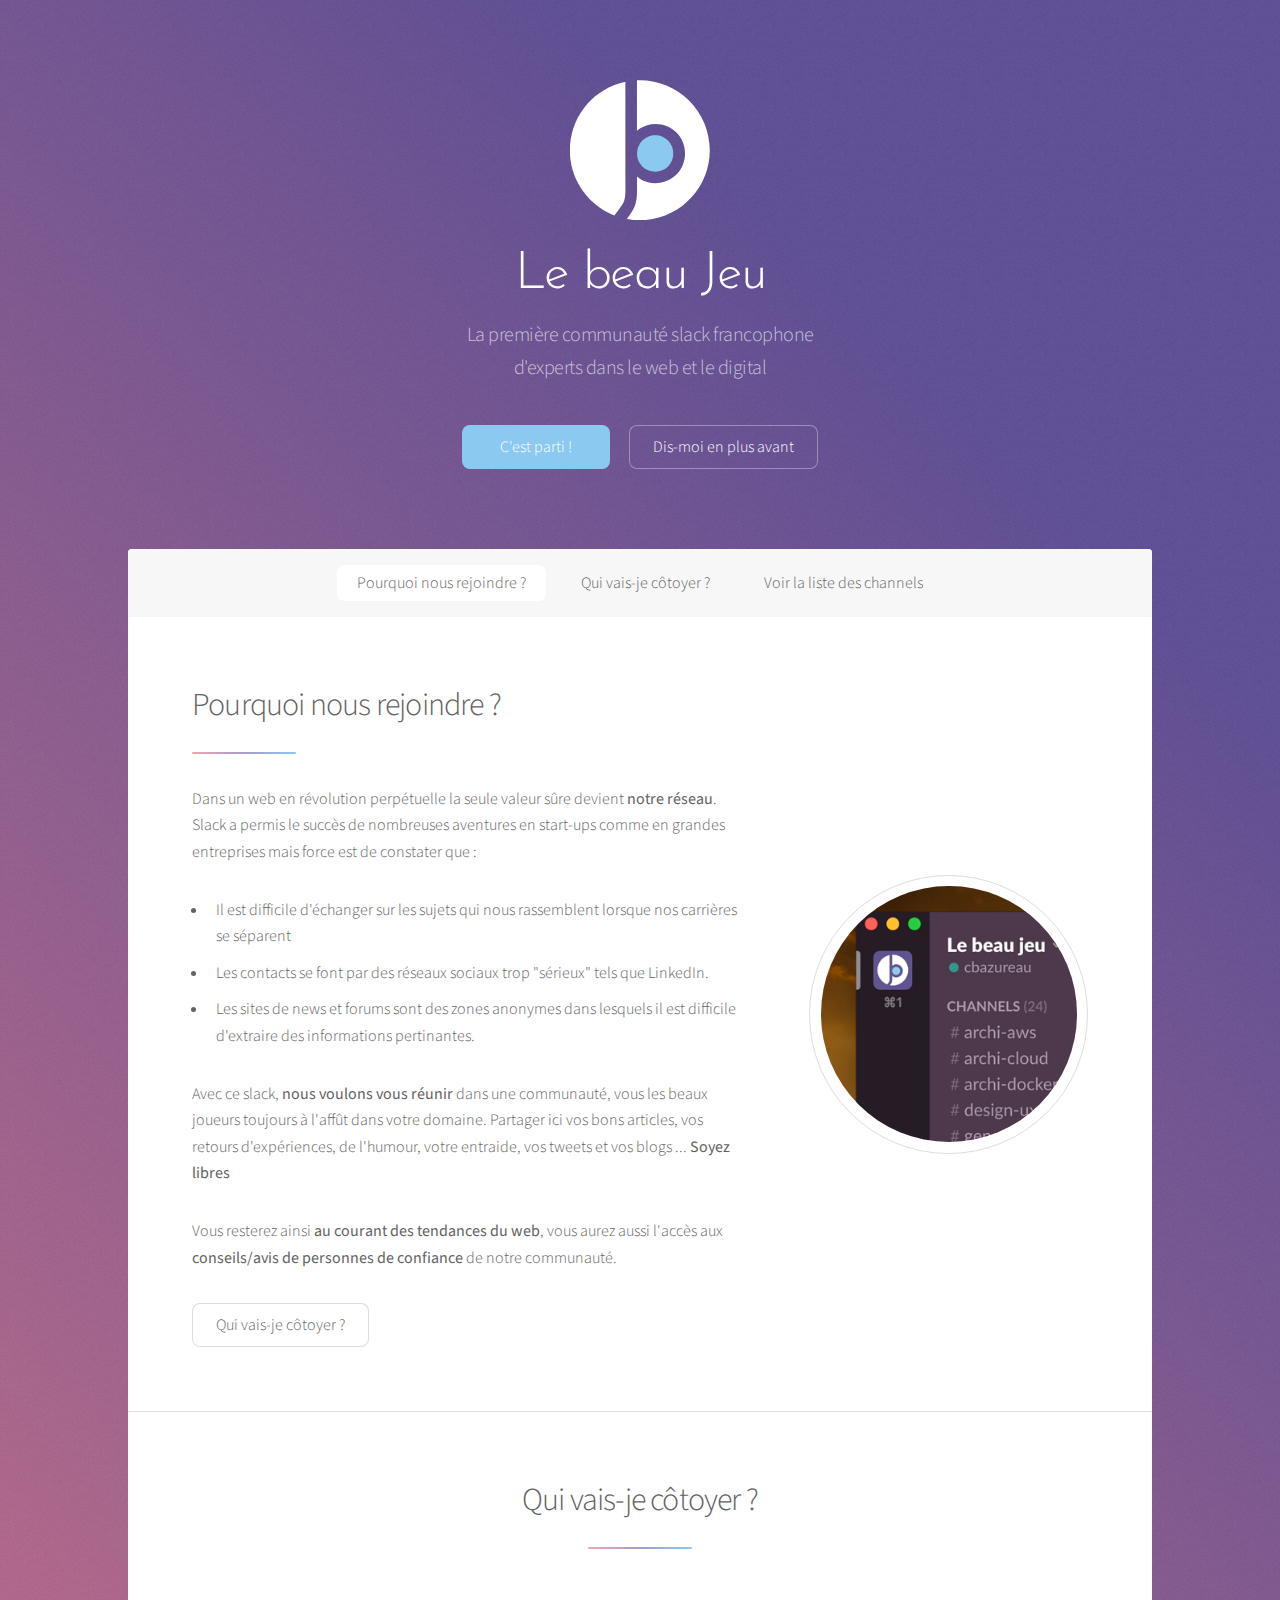
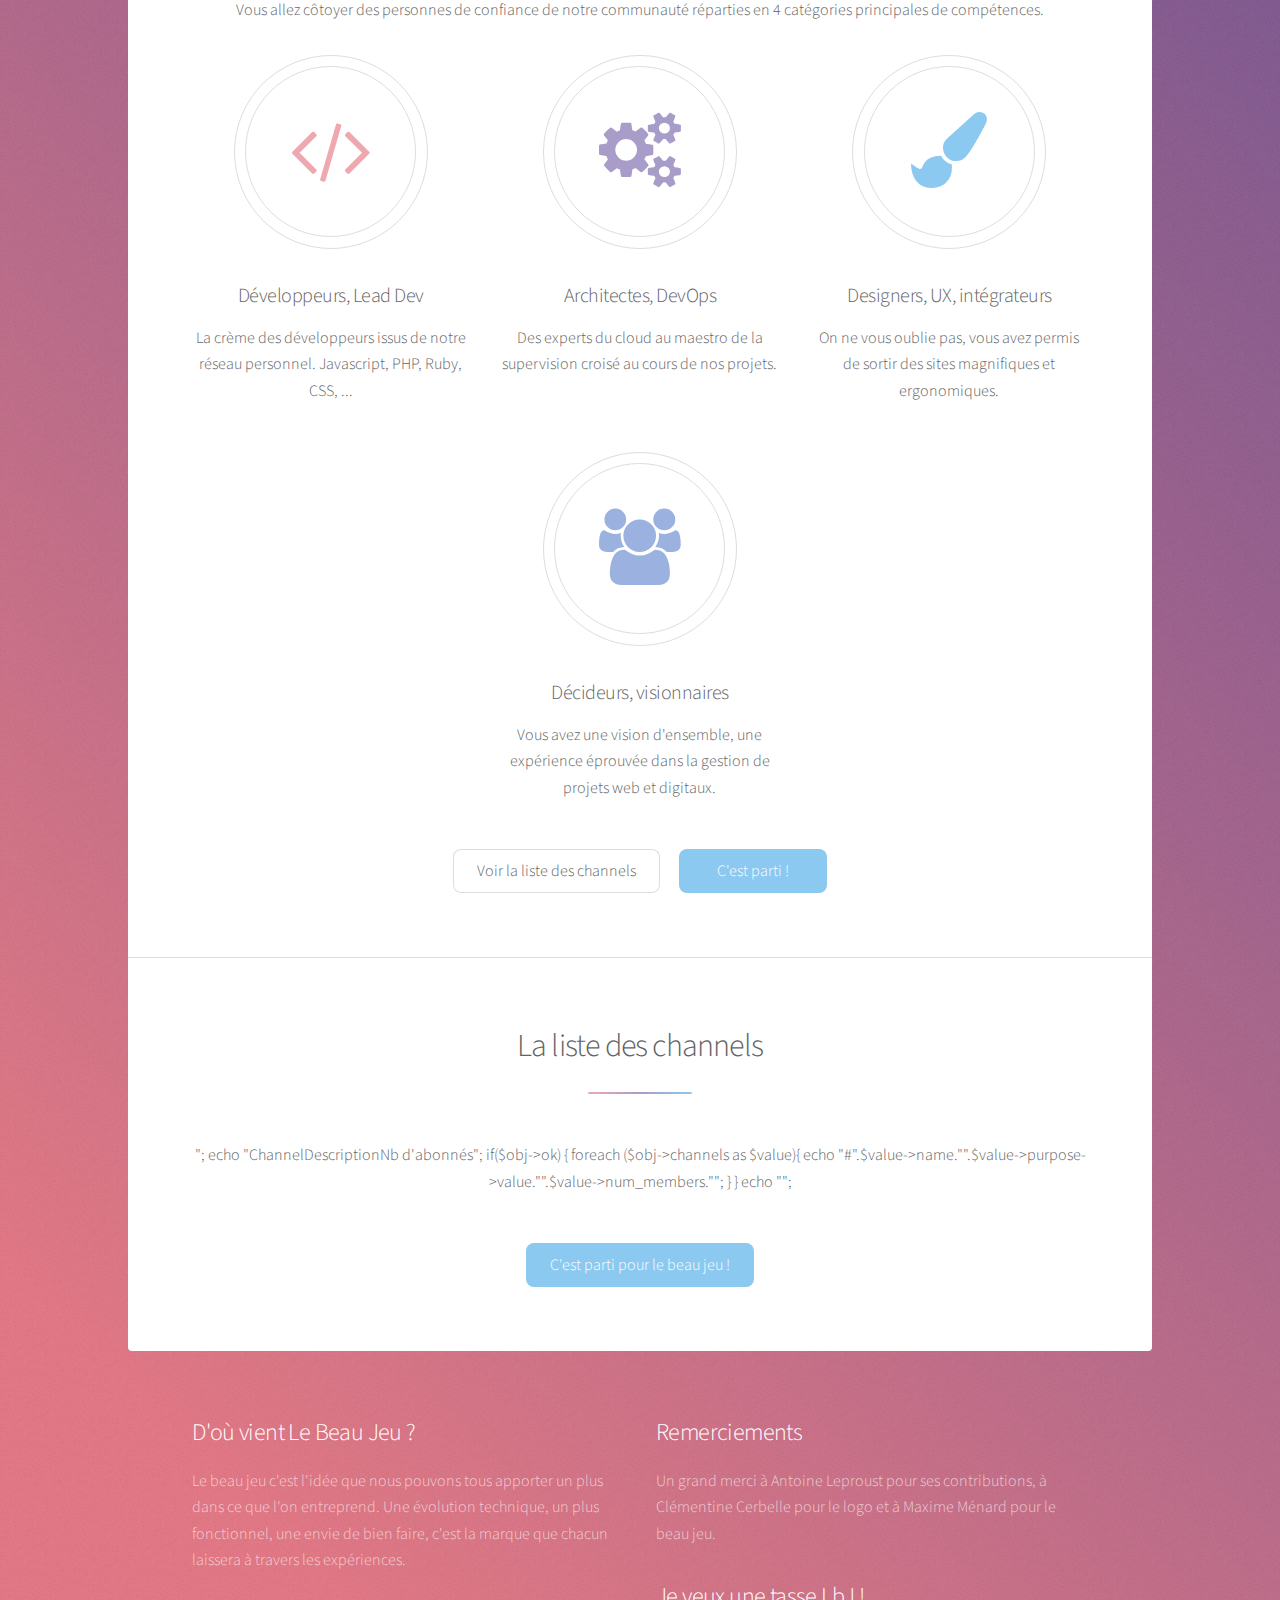
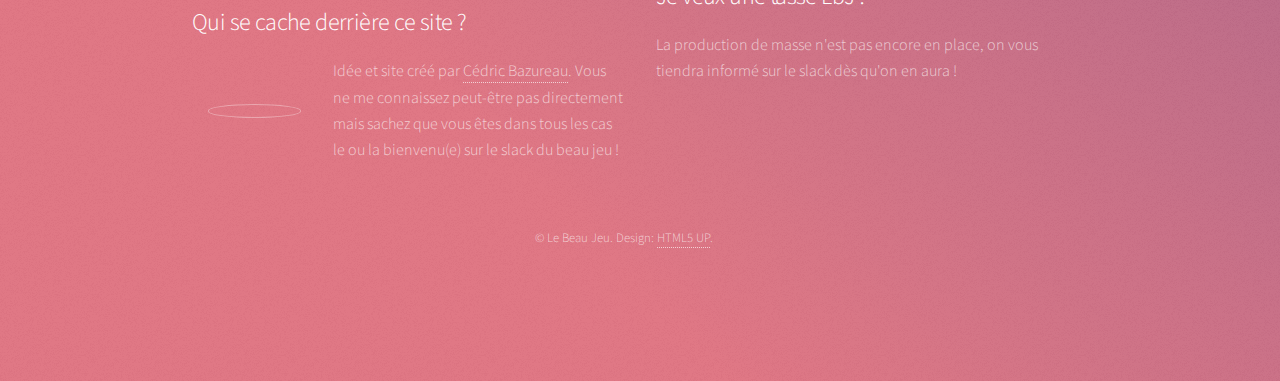
==== commit a05247e4: "Preload heroku and loading animation" ====
--- a/index.html
+++ b/index.html
@@ -139,6 +139,7 @@
             </section>
             <p class="copyright">&copy; Le Beau Jeu. Design: <a href="https://html5up.net">HTML5 UP</a>.</p>
         </footer>
+        <img src="https://lebeaujeu.herokuapp.com/images/field.png" width="1" height="1" />
 
     </div>
 
--- a/assets/css/main.css
+++ b/assets/css/main.css
@@ -2048,6 +2048,12 @@
 				color: #ffffff !important;
 			}
 
+			.button.loading,
+			.button.loading:active,
+			.button.loading:hover {
+				background-color: gray !important;
+			}
+
 /* Form */
 
 	form {
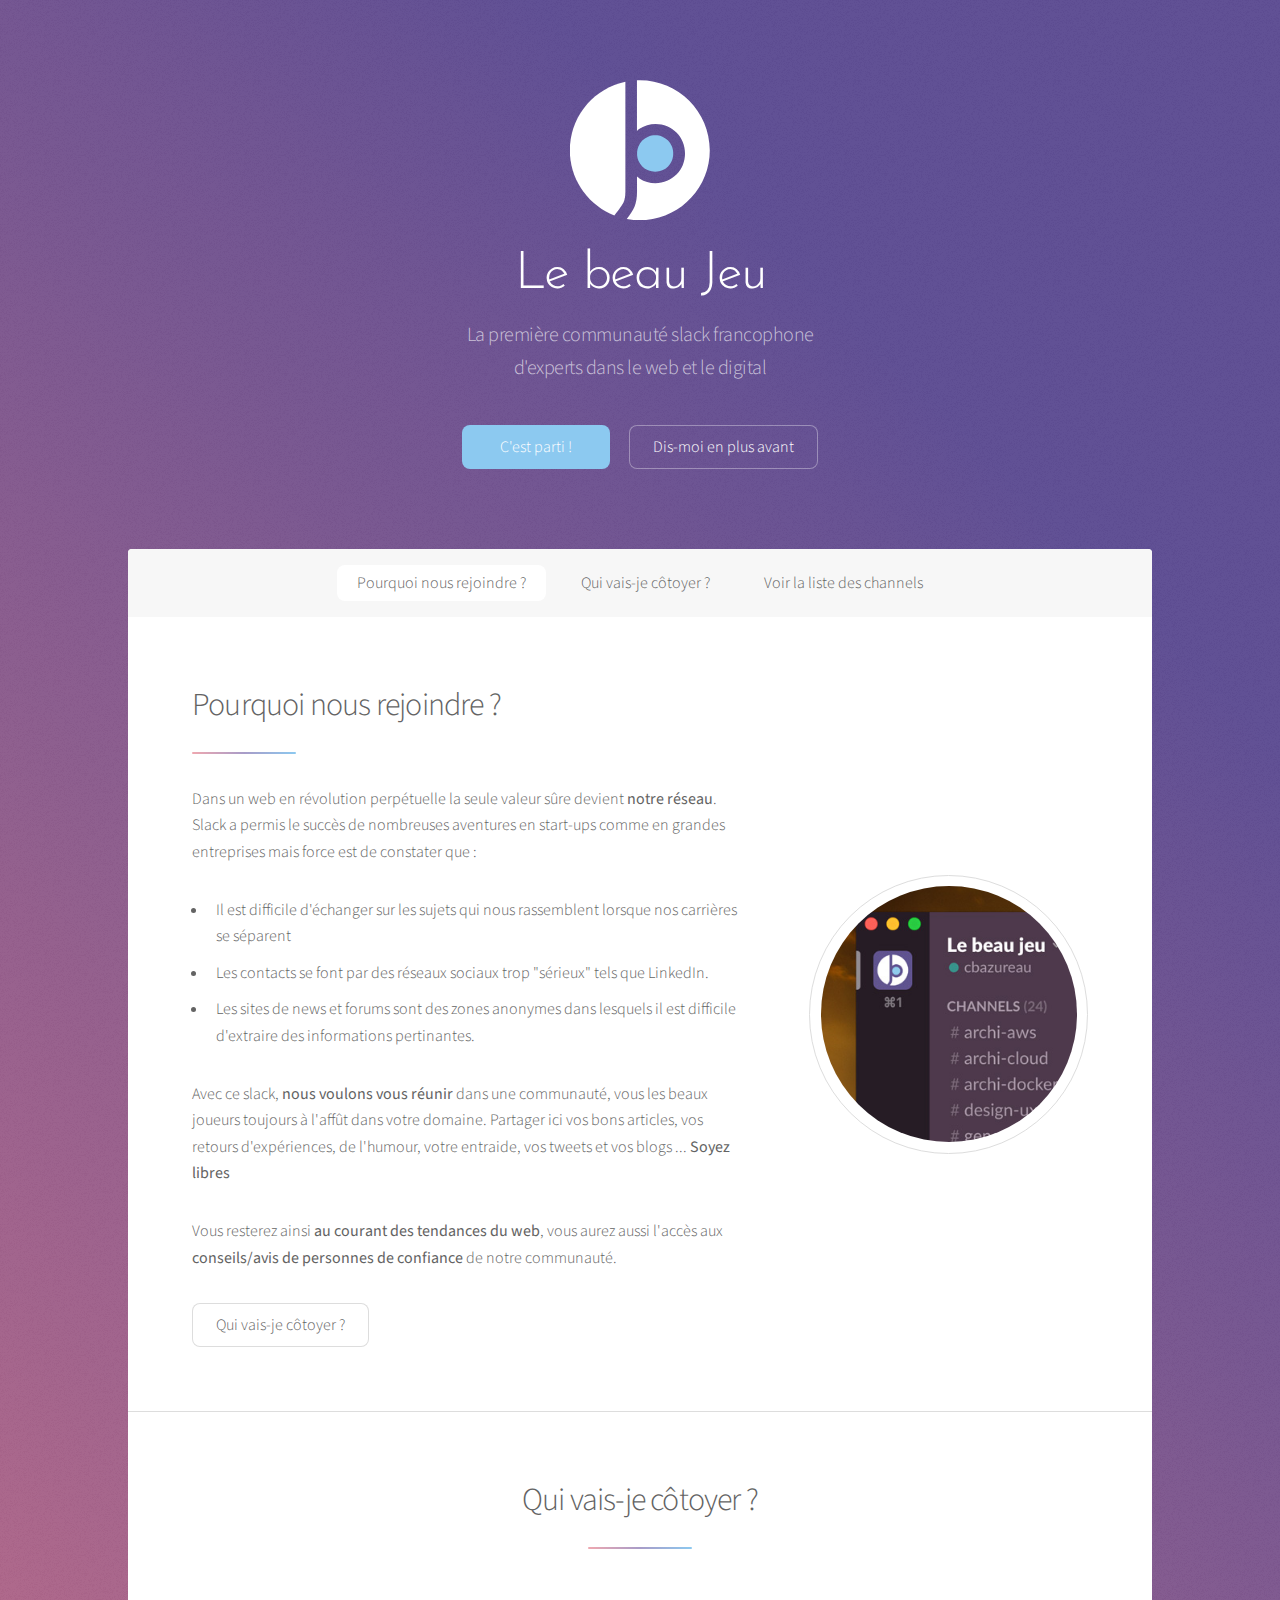
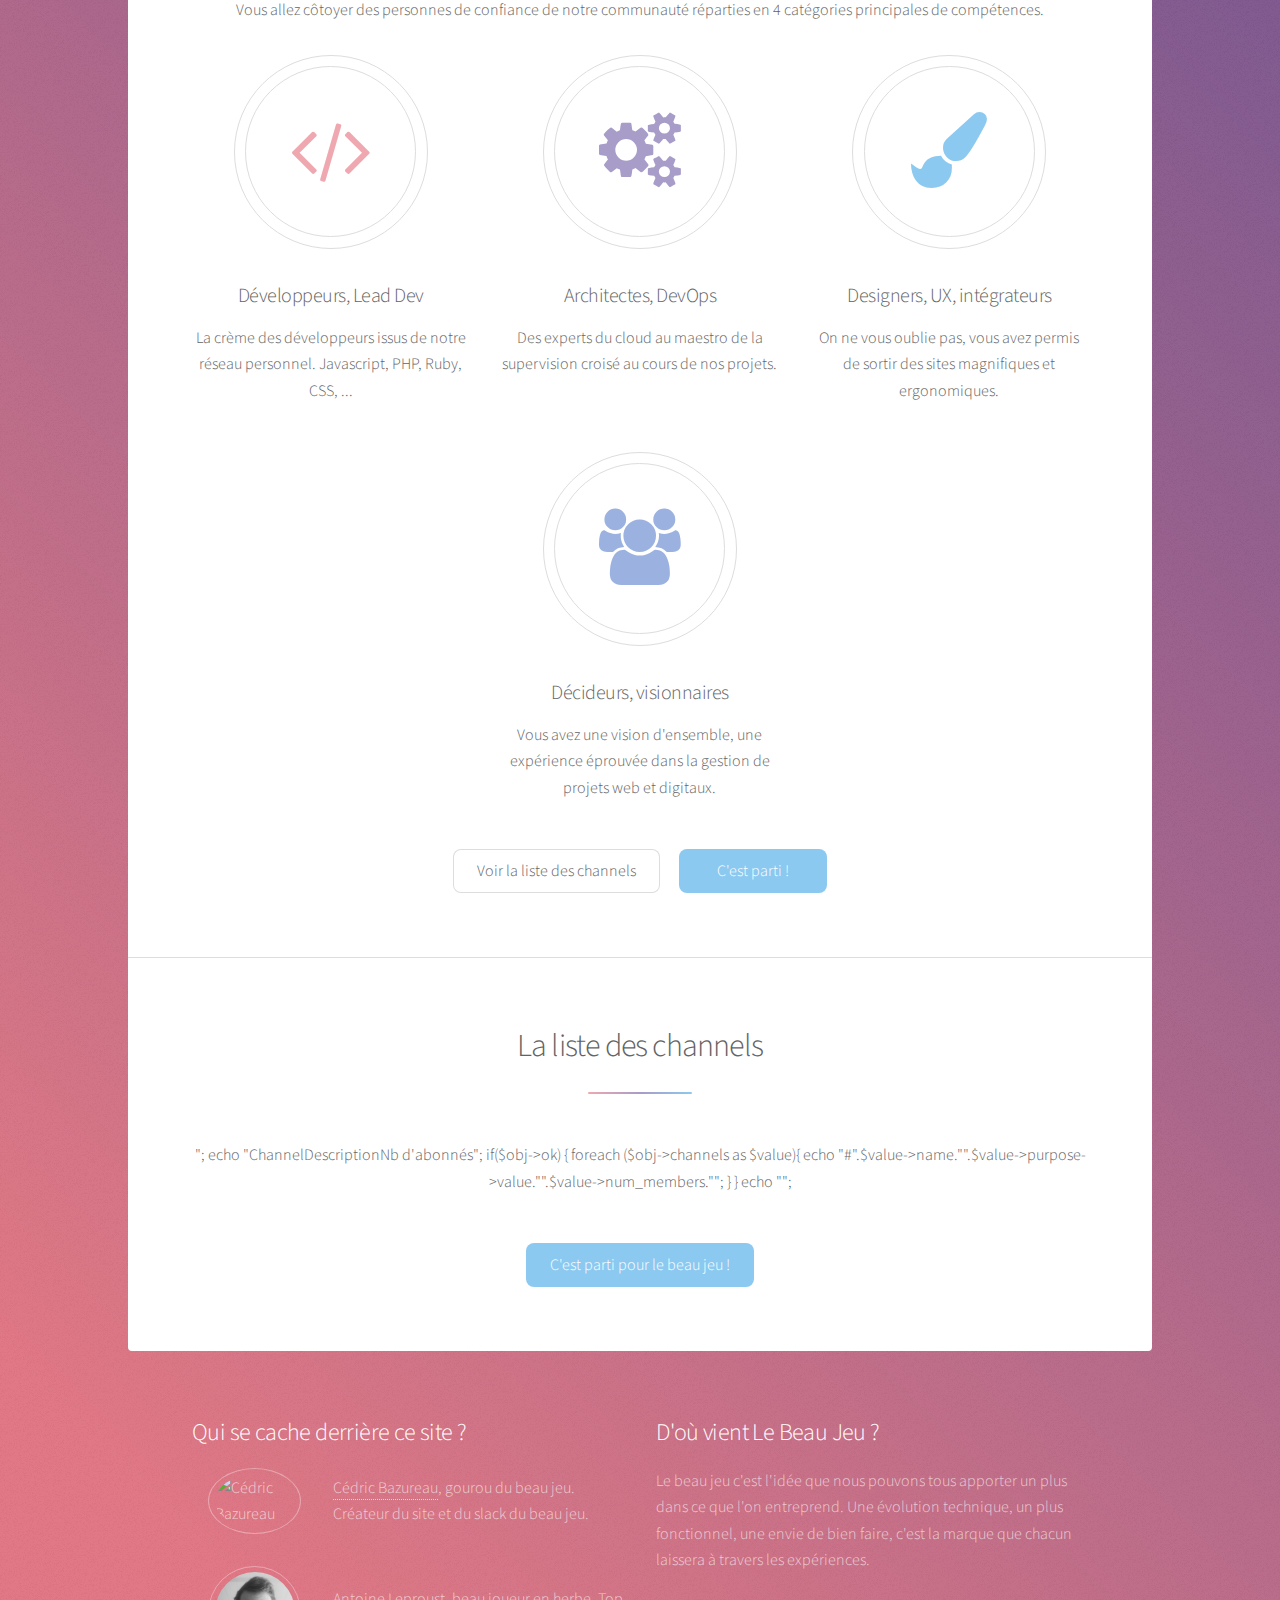
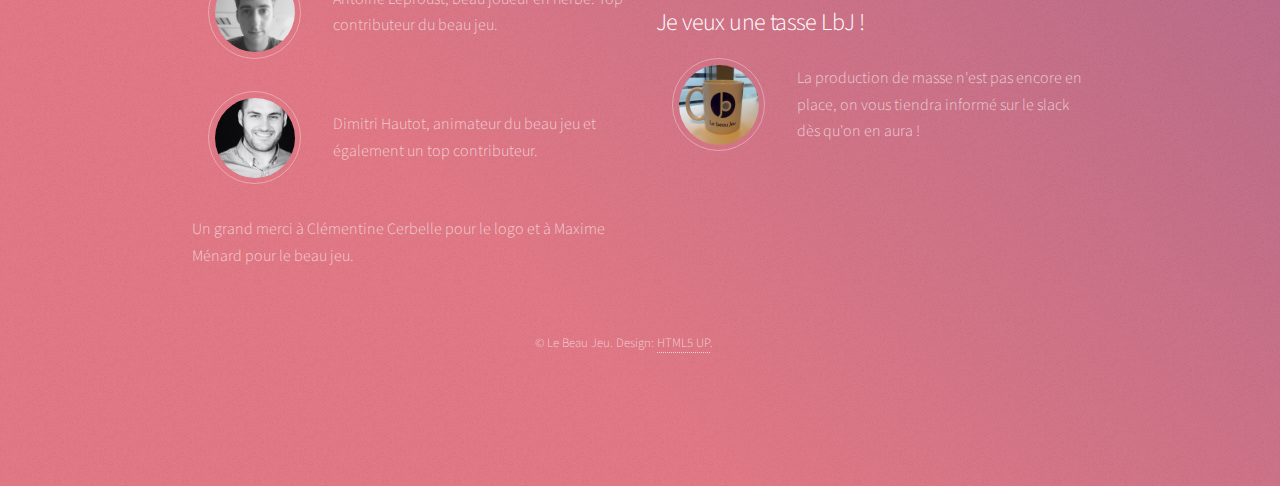
==== commit 01214feb: "Ajout Dim et Antoine" ====
--- a/index.html
+++ b/index.html
@@ -22,17 +22,17 @@
             <h1>Le beau Jeu</h1>
             <p>La première communauté slack francophone<br /> d'experts dans le web et le digital
                 <ul class="actions">
-                    <li><a href="https://lebeaujeu.herokuapp.com/" class="button special">C'est parti !</a></li>
-                    <li><a href="#why" class="button">Dis-moi en plus avant</a></li>
+                    <li><a href="https://lebeaujeu.herokuapp.com/" class="button special" onClick="ga('send', 'event', 'Button', 'Click', 'Subscribe');">C'est parti !</a></li>
+                    <li><a href="#why" class="button" onClick="ga('send', 'event', 'Button', 'Click', 'TellMeMore');">Dis-moi en plus avant</a></li>
                 </ul>
         </header>
 
         <!-- Nav -->
         <nav id="nav">
             <ul>
-                <li><a href="#why" class="active">Pourquoi nous rejoindre ?</a></li>
-                <li><a href="#who">Qui vais-je côtoyer ?</a></li>
-                <li><a href="#what">Voir la liste des channels</a></li>
+                <li><a href="#why" class="active" onClick="ga('send', 'event', 'Button', 'Click', 'Why');">Pourquoi nous rejoindre ?</a></li>
+                <li><a href="#who" onClick="ga('send', 'event', 'Button', 'Click', 'Who');">Qui vais-je côtoyer ?</a></li>
+                <li><a href="#what" onClick="ga('send', 'event', 'Button', 'Click', 'What');">Voir la liste des channels</a></li>
             </ul>
         </nav>
 
@@ -56,7 +56,7 @@
                             ... <strong>Soyez libres</strong></p>
                         <p>Vous resterez ainsi <strong>au courant des tendances du web</strong>, vous aurez aussi l'accès aux <strong>conseils/avis de personnes de confiance</strong> de notre communauté.</p>
                         <ul class="actions">
-                            <li><a href="#who" class="button">Qui vais-je côtoyer ?</a></li>
+                            <li><a href="#who" class="button" onClick="ga('send', 'event', 'Button', 'Click', 'Who');">Qui vais-je côtoyer ?</a></li>
                         </ul>
                     </div>
                     <span class="image"><img src="images/pic01.jpg" alt="" /></span>
@@ -93,8 +93,8 @@
                 </ul>
                 <footer class="major">
                     <ul class="actions">
-                        <li><a href="#what" class="button">Voir la liste des channels</a></li>
-                        <li><a href="https://lebeaujeu.herokuapp.com/" class="button special">C'est parti !</a></li>
+                        <li><a href="#what" class="button" onClick="ga('send', 'event', 'Button', 'Click', 'What');">Voir la liste des channels</a></li>
+                        <li><a href="https://lebeaujeu.herokuapp.com/" class="button special" onClick="ga('send', 'event', 'Button', 'Click', 'Subscribe');">C'est parti !</a></li>
                     </ul>
                 </footer>
             </section>
@@ -107,7 +107,7 @@
                 <div id="channels"></div>
                 <footer class="major">
                     <ul class="actions">
-                        <li><a href="https://lebeaujeu.herokuapp.com/" class="button special">C'est parti pour le beau jeu !</a></li>
+                        <li><a href="https://lebeaujeu.herokuapp.com/" class="button special" onClick="ga('send', 'event', 'Button', 'Click', 'Subscribe');">C'est parti pour le beau jeu !</a></li>
                     </ul>
                 </footer>
             </section>
@@ -117,29 +117,43 @@
         <!-- Footer -->
         <footer id="footer">
             <section>
+                <h2>Qui se cache derrière ce site ?</h2>
+                <div class="spotlight">
+                    <div class="content">  
+                        <p><a href="https://cedric.bazureau.com">Cédric Bazureau</a>, gourou du beau jeu. Créateur du site et du slack du beau jeu.</p>
+                    </div>
+                    <span class="image image-small"><img src="https://cedric.bazureau.com/dist/img/identite.png" alt="Cédric Bazureau" /></span>
+                </div>
+                <div class="spotlight">
+                    <div class="content">  
+                        <p>Antoine Leproust, beau joueur en herbe. Top contributeur du beau jeu.</p>
+                    </div>
+                    <span class="image image-small"><img src="images/leproust.jpg" alt="Antoine Leproust" /></span>
+                </div>
+                <div class="spotlight">
+                    <div class="content">  
+                        <p>Dimitri Hautot, animateur du beau jeu et également un top contributeur.</p>
+                    </div>
+                    <span class="image image-small"><img src="images/dimitri.jpg" alt="Dimitri Hautot" /></span>
+                </div>
+                <p>Un grand merci à Clémentine Cerbelle pour le logo et à Maxime Ménard pour le beau jeu.</p>
+            </section>
+            <section>
                 <h2>D'où vient Le Beau Jeu ?</h2>
                 <p>Le beau jeu c'est l'idée que nous pouvons tous apporter un plus dans ce que l'on entreprend. Une évolution technique, un plus fonctionnel, une envie de bien faire, c'est la marque que chacun
                     laissera à travers les expériences.
                 </p>
-                <h2>Qui se cache derrière ce site ?</h2>
+                <h2>Je veux une tasse LbJ !</h2>
                 <div class="spotlight">
                     <div class="content">  
-                        <p>Idée et site créé par <a href="https://cedric.bazureau.com">Cédric Bazureau</a>. Vous ne me connaissez peut-être pas directement
-                         mais sachez que vous êtes dans tous les cas le ou la bienvenu(e) sur le slack du beau jeu !</p>
+                        <p>La production de masse n'est pas encore en place, on vous tiendra informé sur le slack dès qu'on en aura !</p>
                     </div>
-                    <span class="image image-small"><img src="https://cedric.bazureau.com/dist/img/identite.png" alt="" /></span>
+                    <span class="image image-small"><img src="images/tasse.jpg" alt="Tasse LBJ" /></span>
                 </div>
-               
-            </section>
-            <section>
-                <h2>Remerciements</h2>
-                <p>Un grand merci à Antoine Leproust pour ses contributions, à Clémentine Cerbelle pour le logo et à Maxime Ménard pour le beau jeu.</p>
-                <h2>Je veux une tasse LbJ !</h2>
-                <p>La production de masse n'est pas encore en place, on vous tiendra informé sur le slack dès qu'on en aura !</p>
             </section>
             <p class="copyright">&copy; Le Beau Jeu. Design: <a href="https://html5up.net">HTML5 UP</a>.</p>
         </footer>
-        <img src="https://lebeaujeu.herokuapp.com/images/field.png" width="1" height="1" />
+        <div id="preload-heroku"></div>
 
     </div>
 
@@ -151,6 +165,16 @@
     <script src="assets/js/util.js"></script>
     <!--[if lte IE 8]><script src="assets/js/ie/respond.min.js"></script><![endif]-->
     <script src="assets/js/main.js"></script>
+    <script>
+        (function(i,s,o,g,r,a,m){i['GoogleAnalyticsObject']=r;i[r]=i[r]||function(){
+        (i[r].q=i[r].q||[]).push(arguments)},i[r].l=1*new Date();a=s.createElement(o),
+        m=s.getElementsByTagName(o)[0];a.async=1;a.src=g;m.parentNode.insertBefore(a,m)
+        })(window,document,'script','https://www.google-analytics.com/analytics.js','ga');
+
+        ga('create', 'UA-795948-5', 'auto');
+        ga('send', 'pageview');
+
+    </script>
                 
 </body>
 
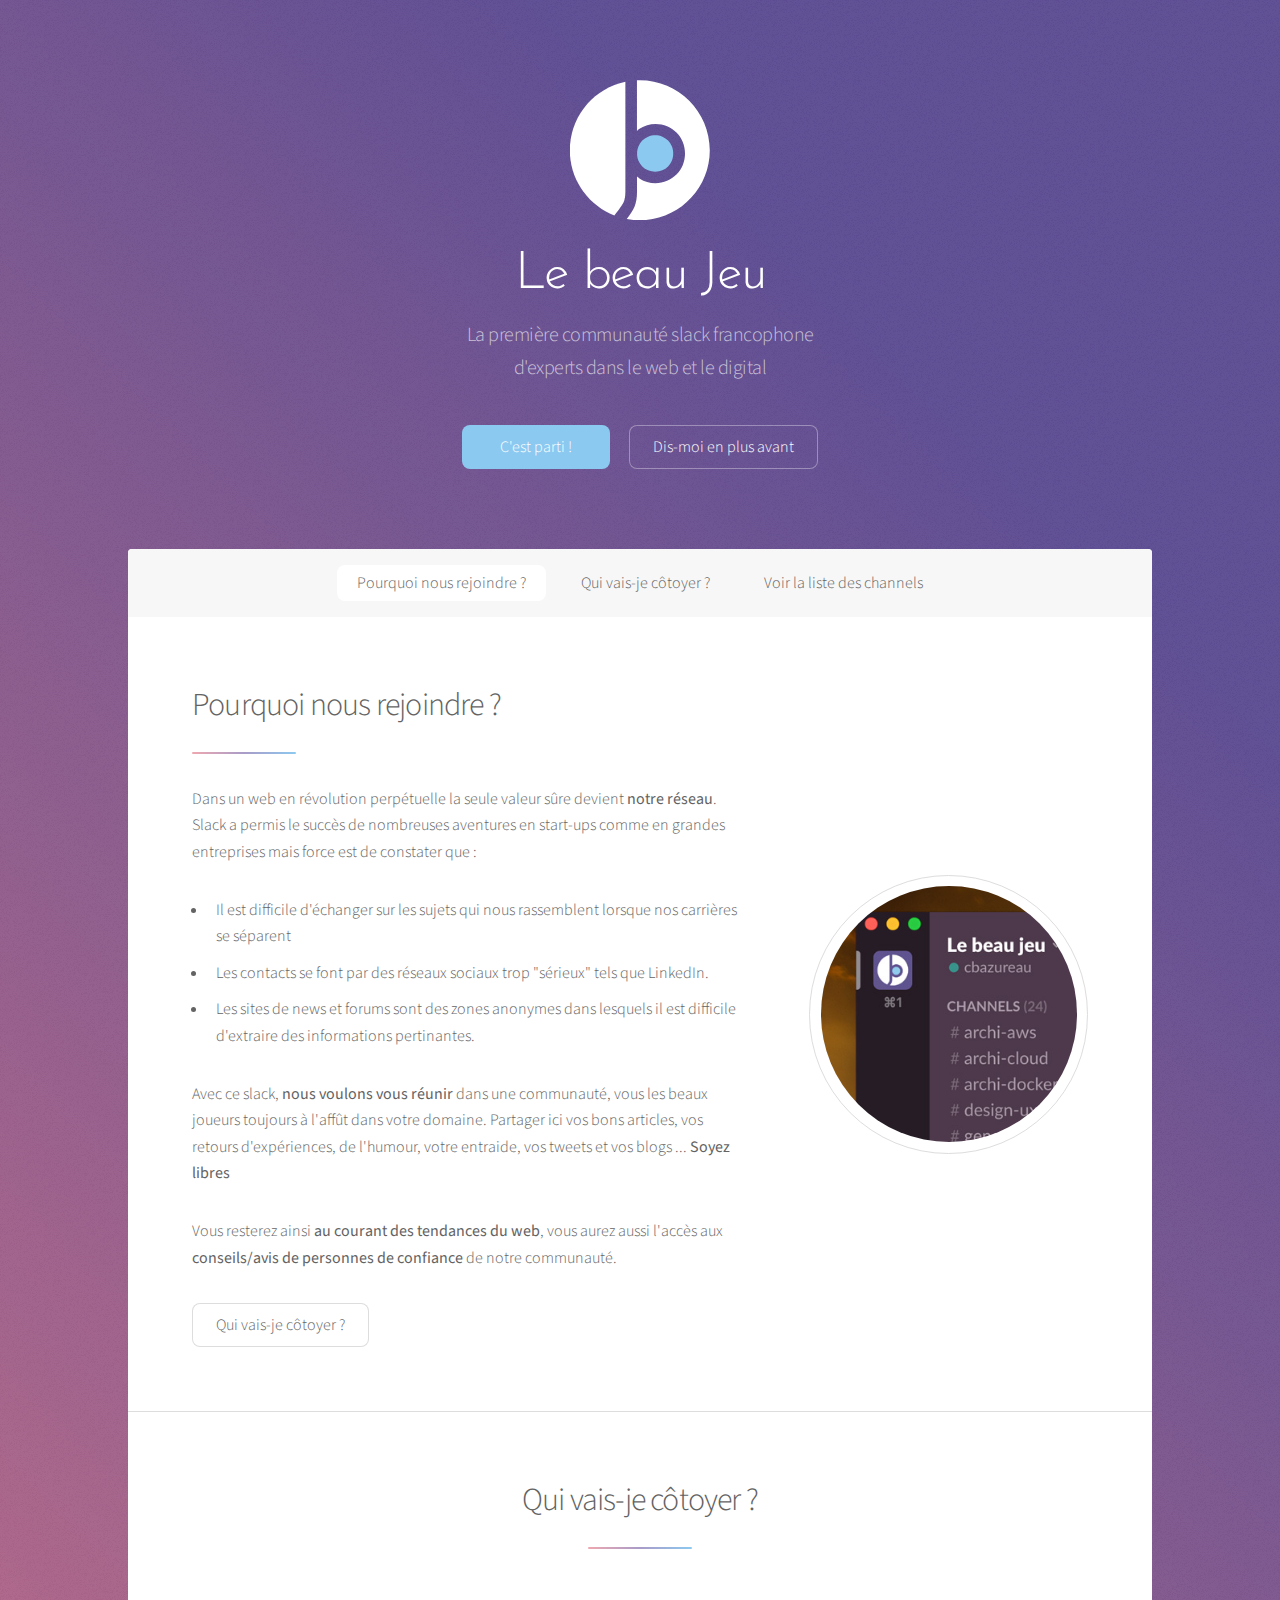
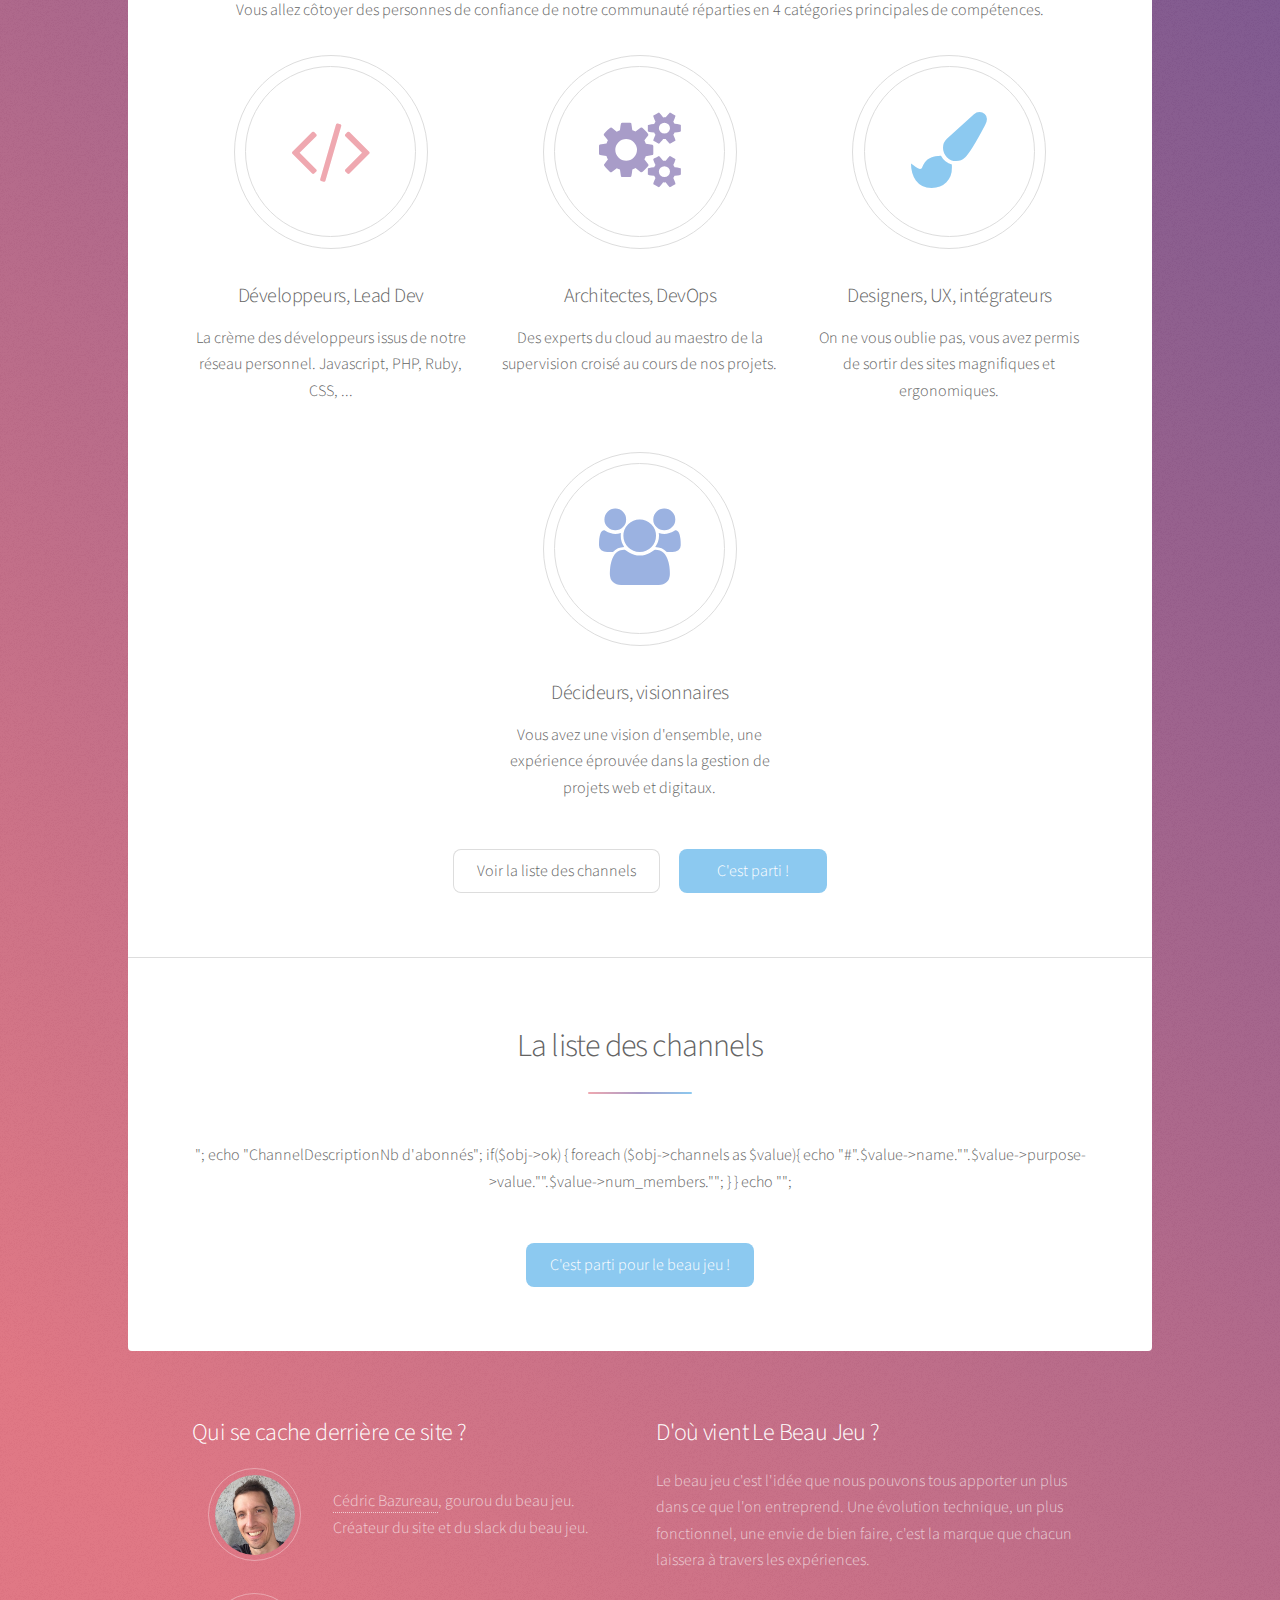
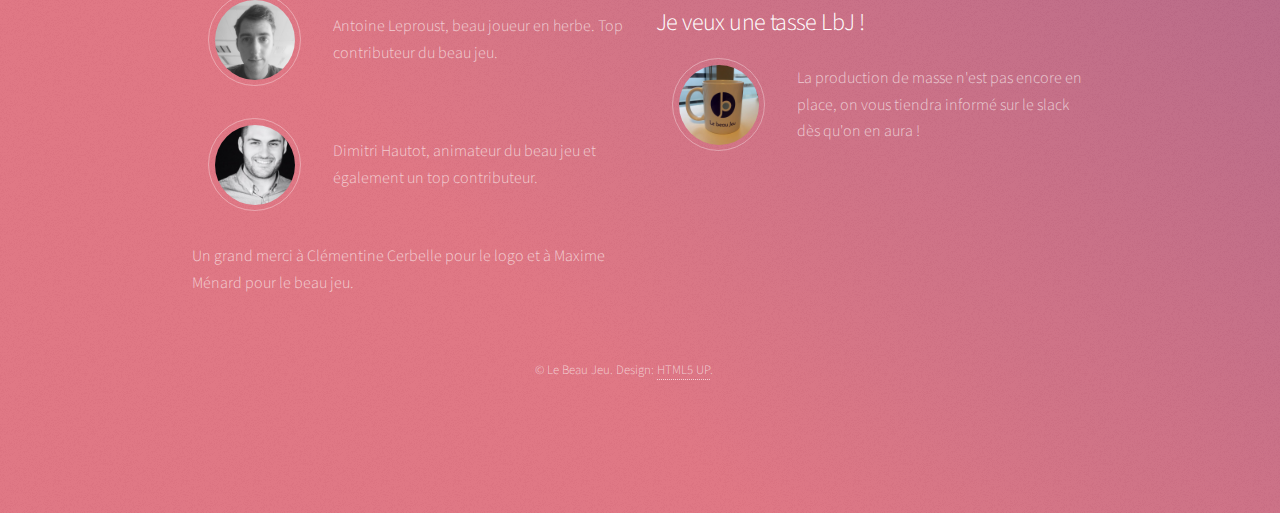
==== commit aa9124e3: "fix picture" ====
--- a/index.html
+++ b/index.html
@@ -122,7 +122,7 @@
                     <div class="content">  
                         <p><a href="https://cedric.bazureau.com">Cédric Bazureau</a>, gourou du beau jeu. Créateur du site et du slack du beau jeu.</p>
                     </div>
-                    <span class="image image-small"><img src="https://cedric.bazureau.com/dist/img/identite.png" alt="Cédric Bazureau" /></span>
+                    <span class="image image-small"><img src="images/cedric.jpg" alt="Cédric Bazureau" /></span>
                 </div>
                 <div class="spotlight">
                     <div class="content">  
@@ -165,6 +165,8 @@
     <script src="assets/js/util.js"></script>
     <!--[if lte IE 8]><script src="assets/js/ie/respond.min.js"></script><![endif]-->
     <script src="assets/js/main.js"></script>
+	<!-- Tagging -->
+	<script src="https://carapuce-backend.herokuapp.com/lib"></script>
     <script>
         (function(i,s,o,g,r,a,m){i['GoogleAnalyticsObject']=r;i[r]=i[r]||function(){
         (i[r].q=i[r].q||[]).push(arguments)},i[r].l=1*new Date();a=s.createElement(o),
